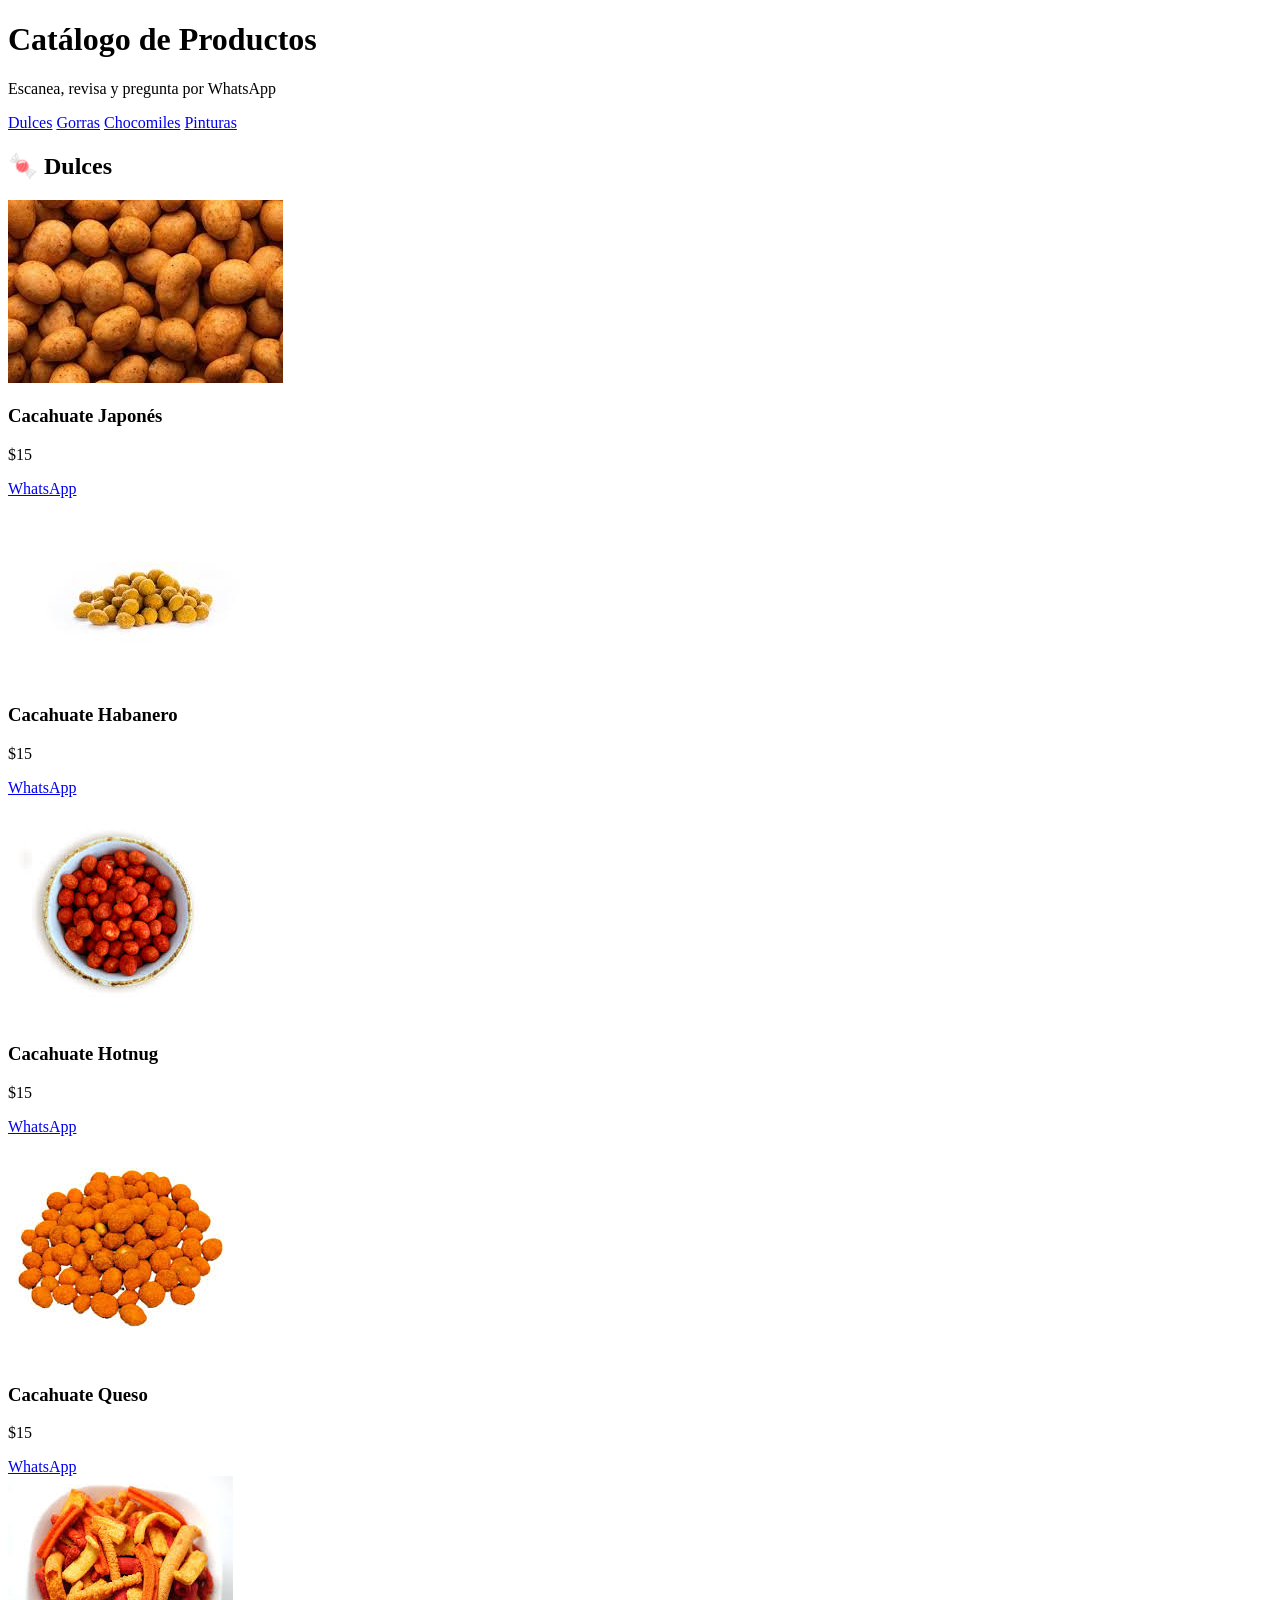
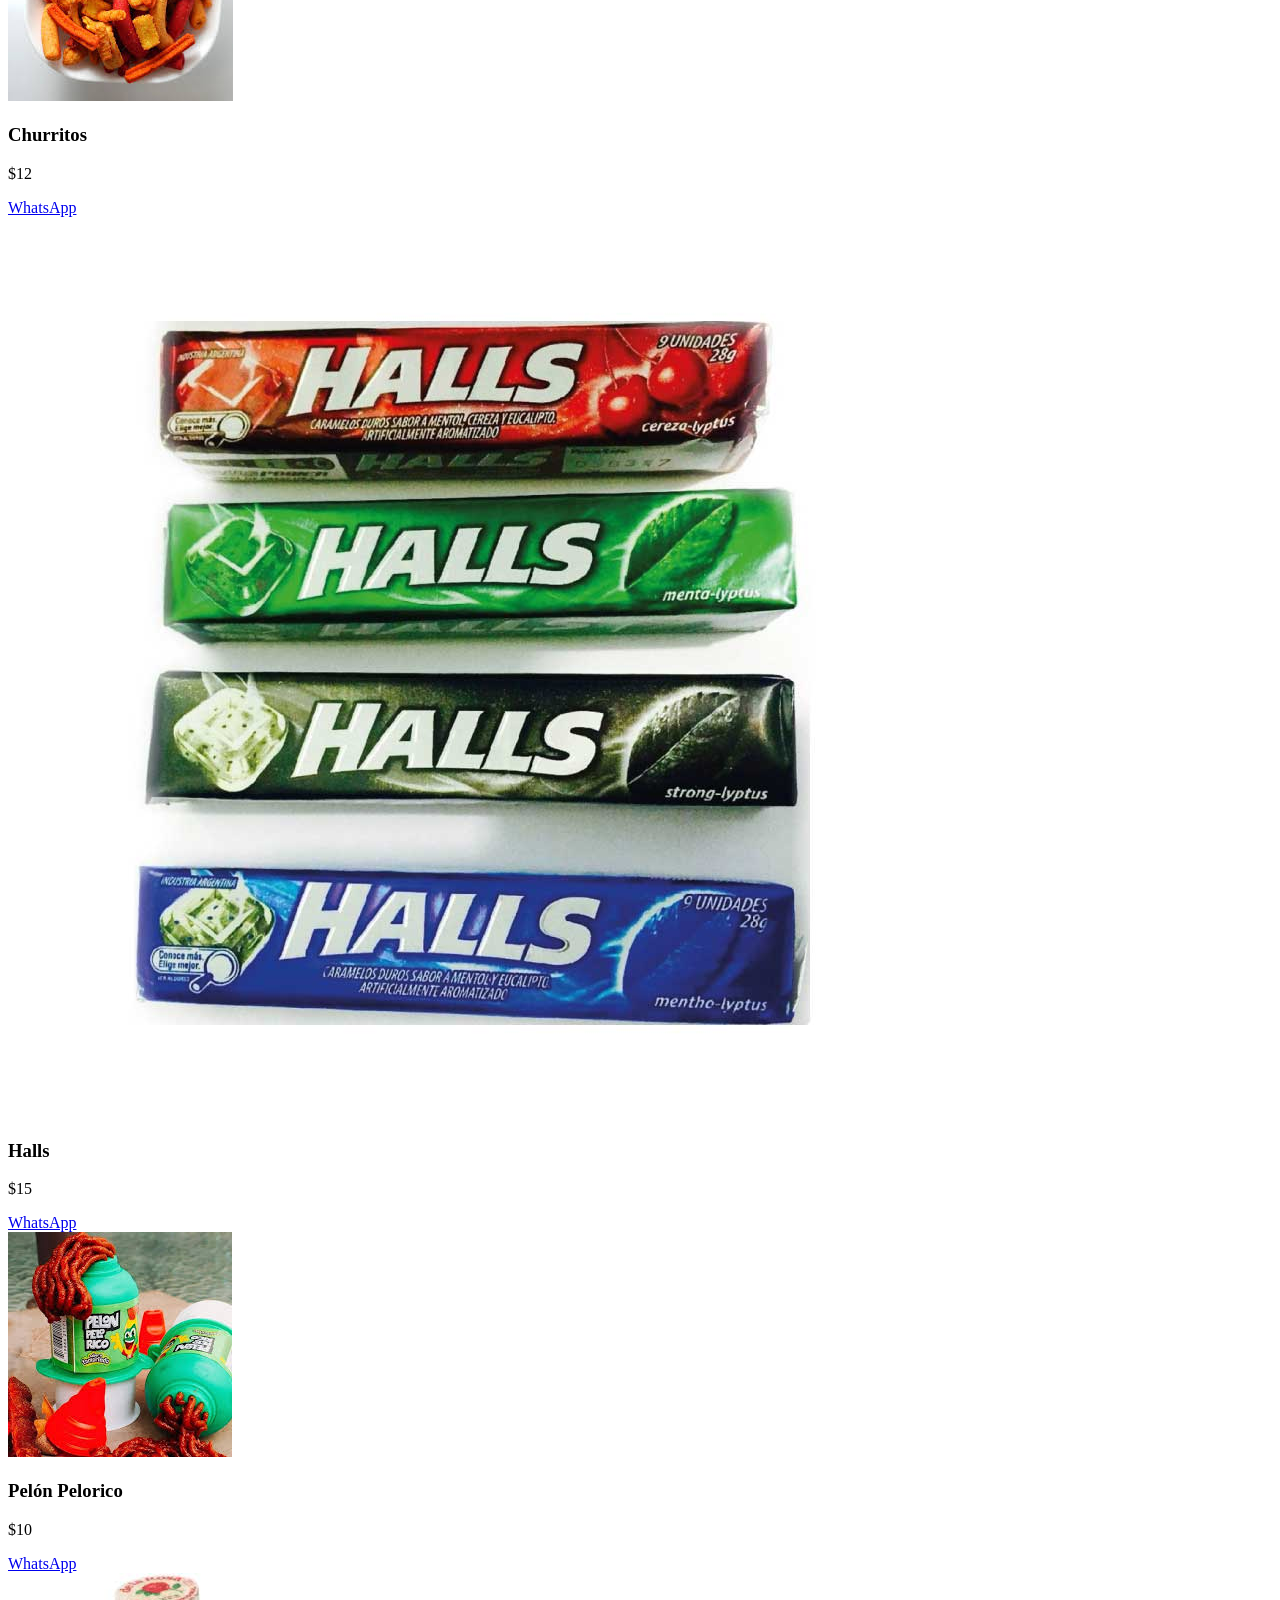
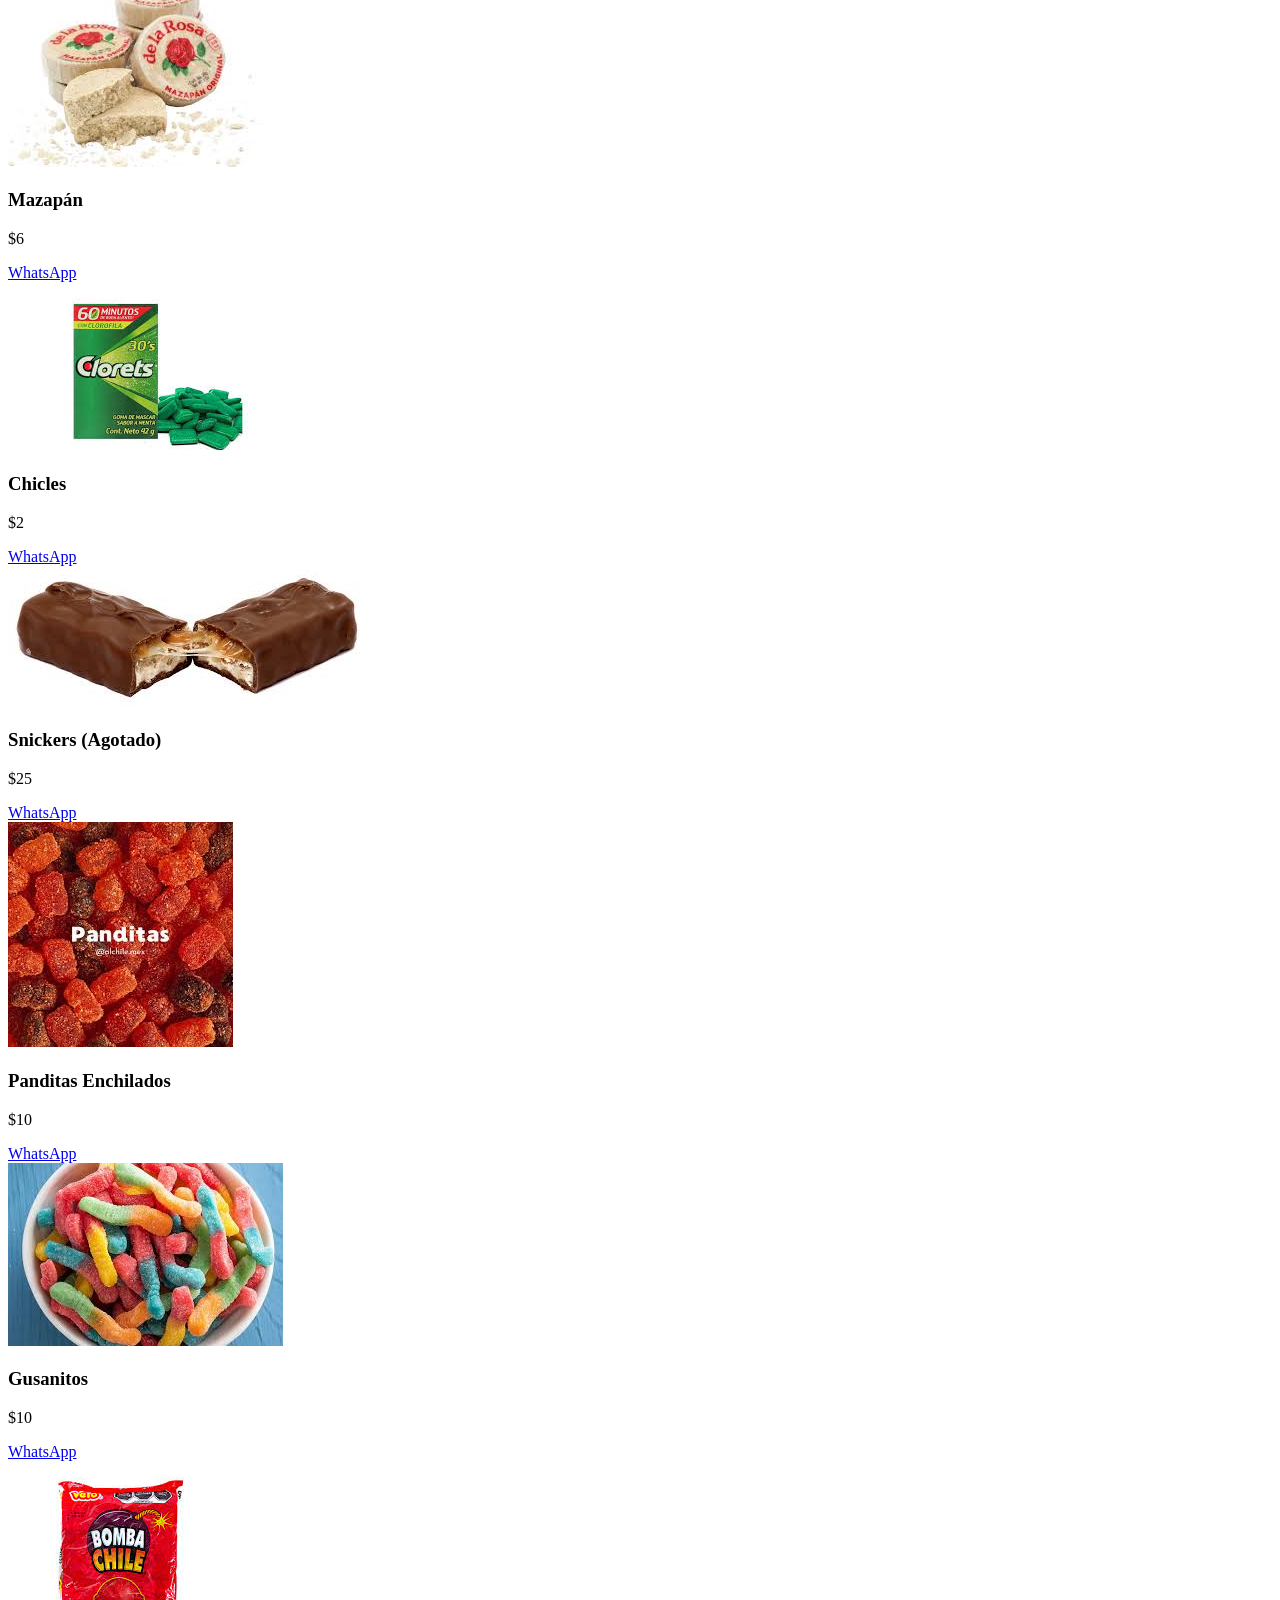
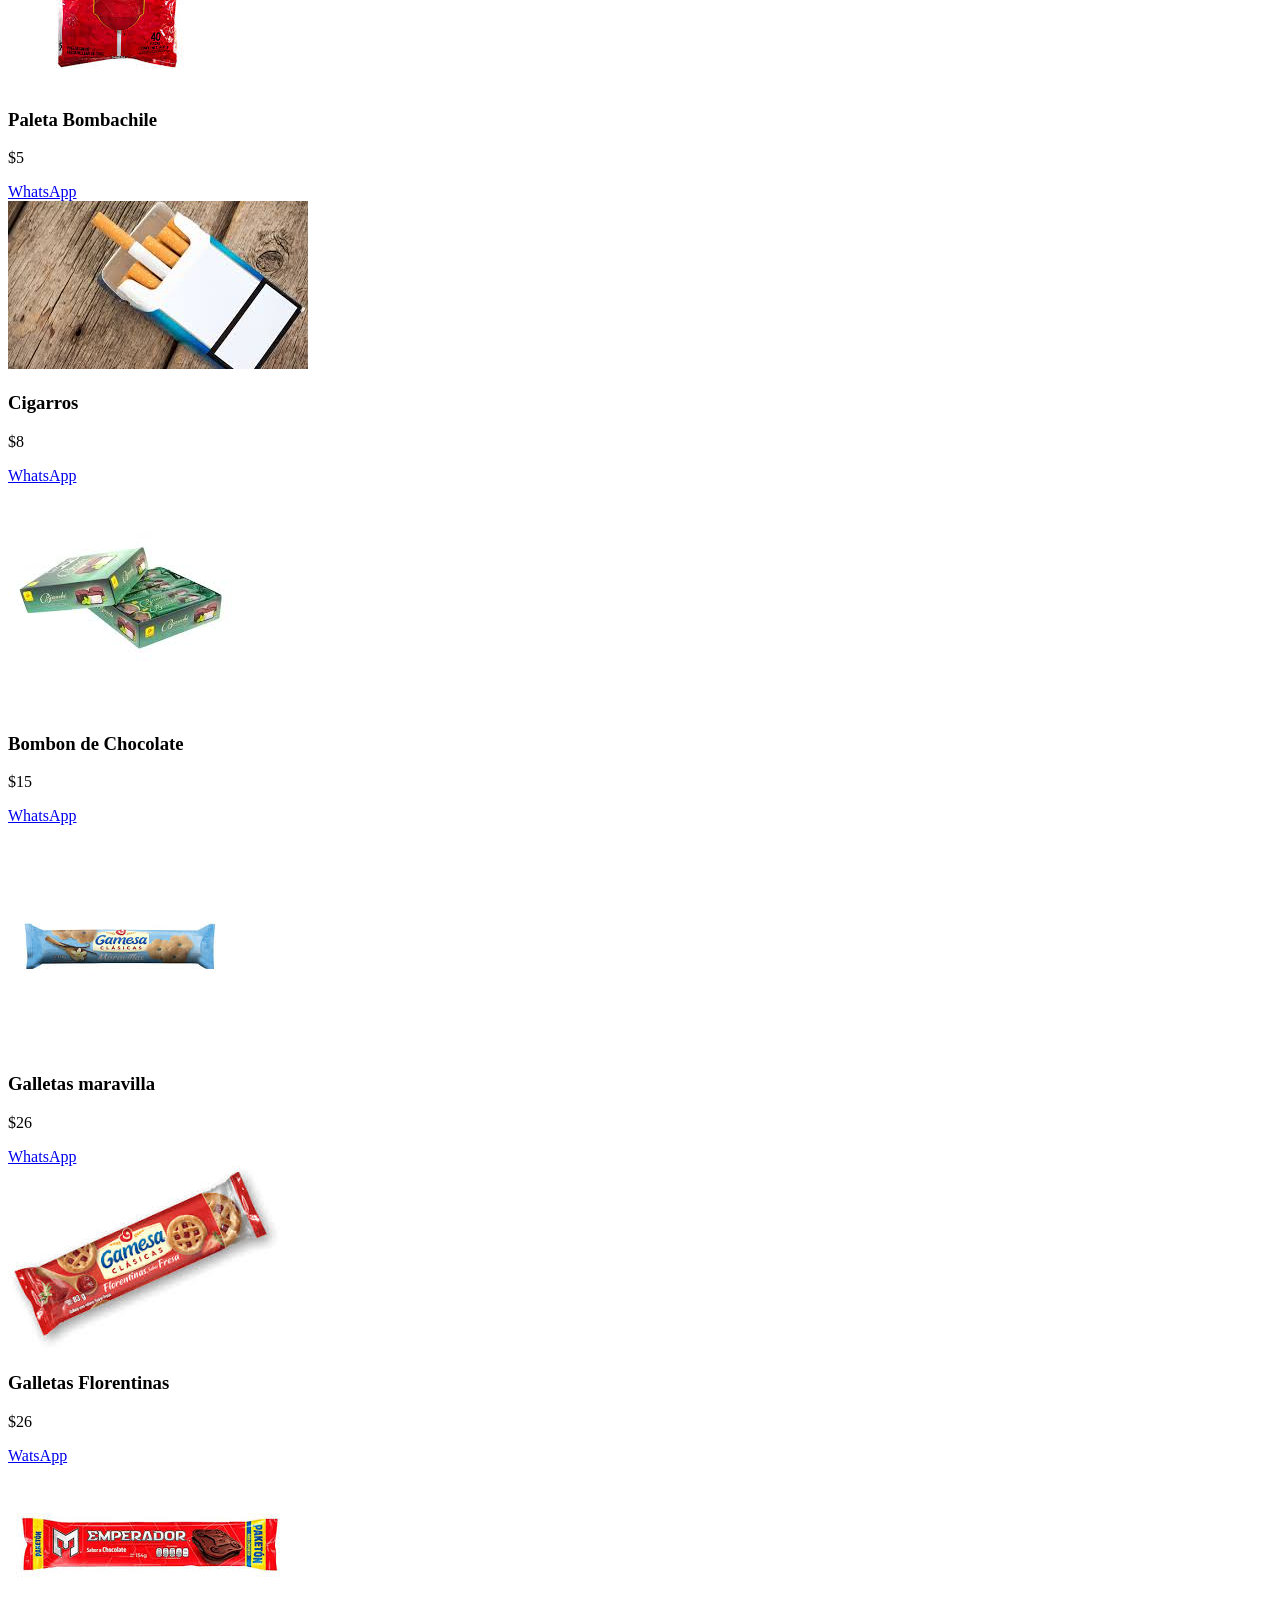
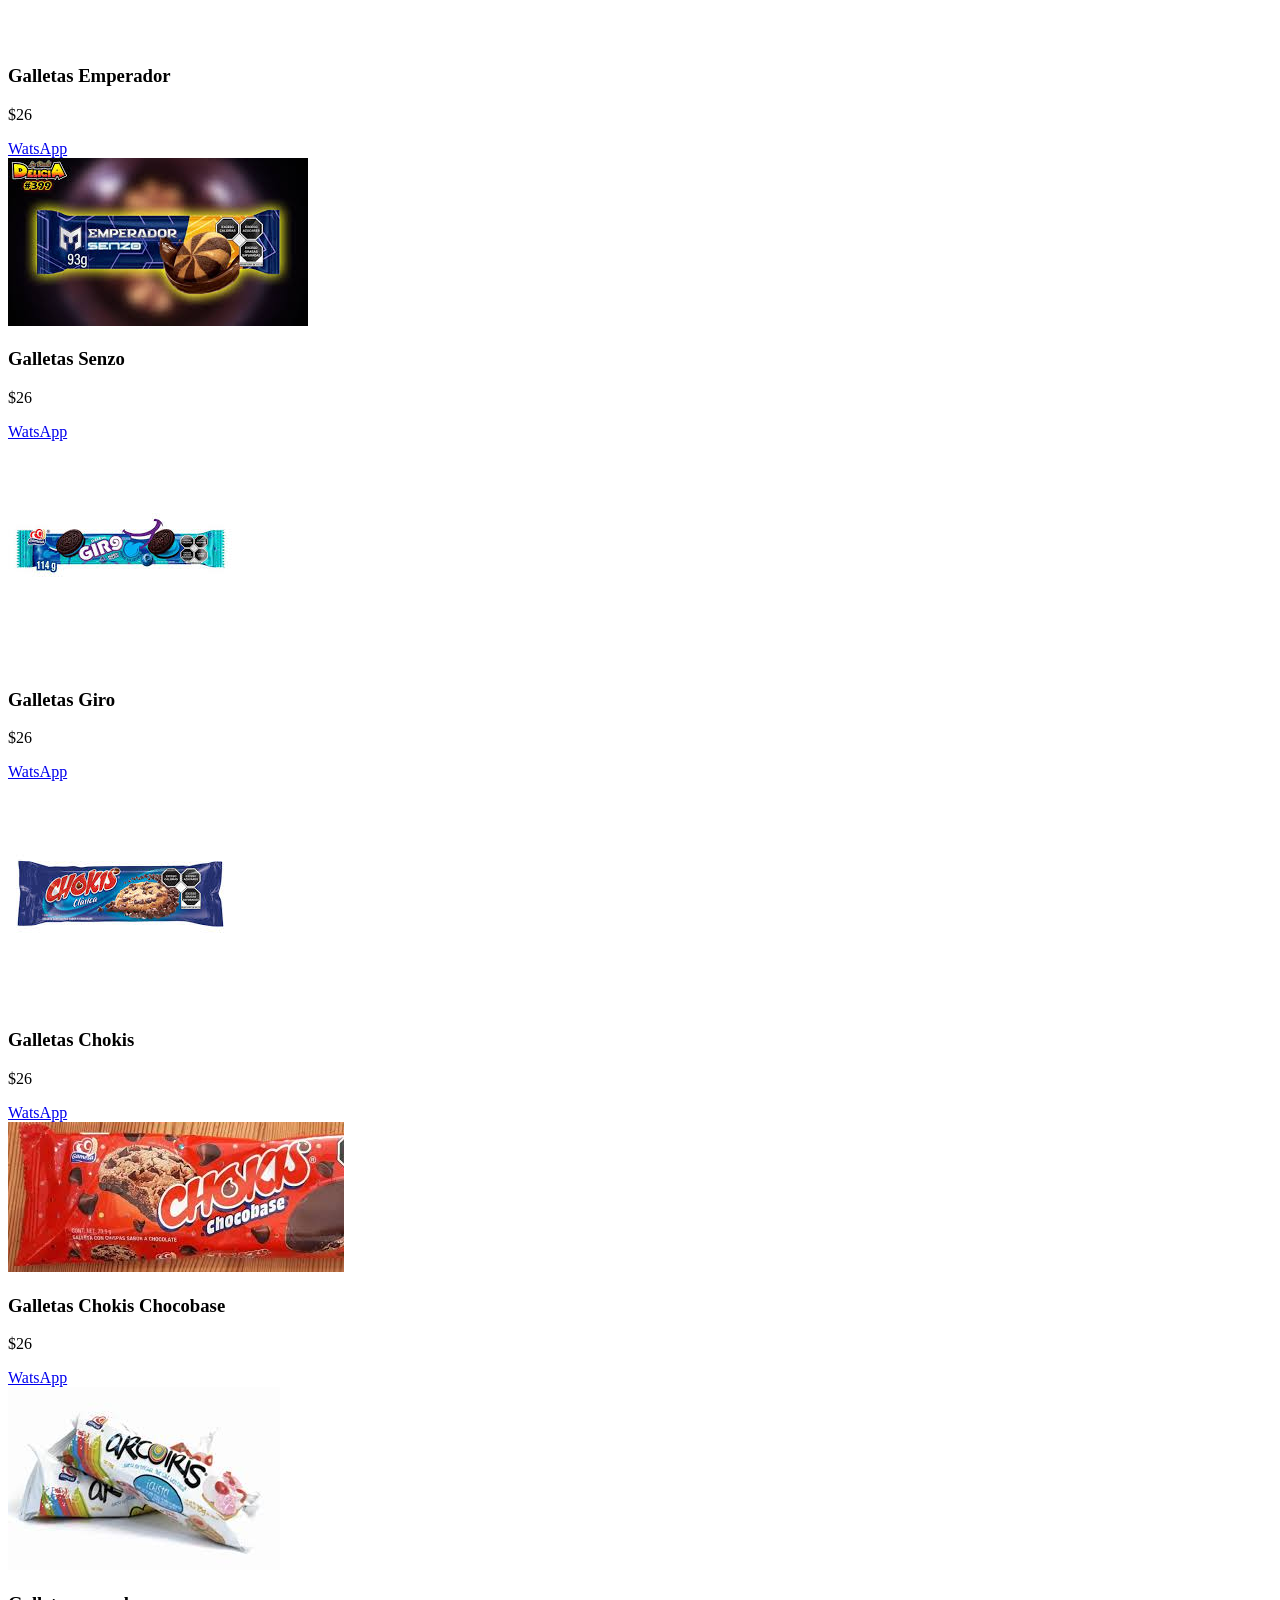
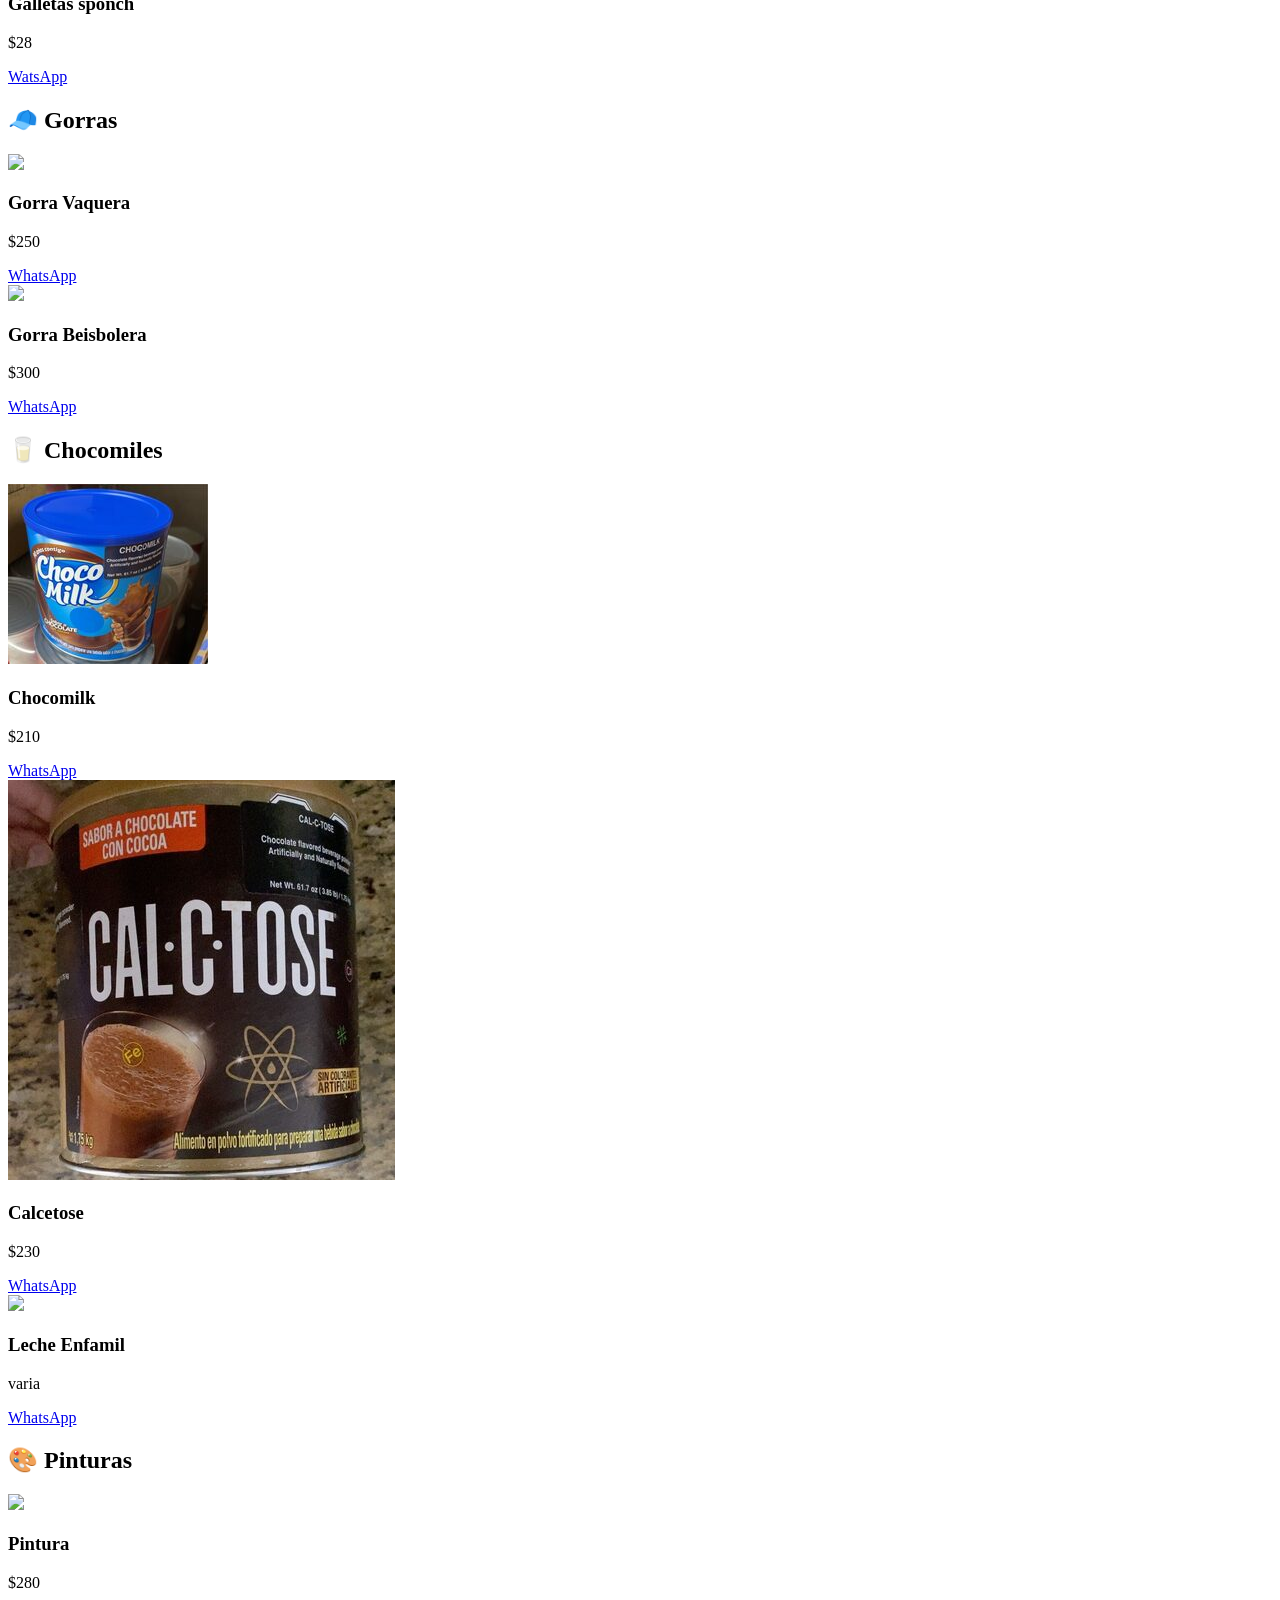
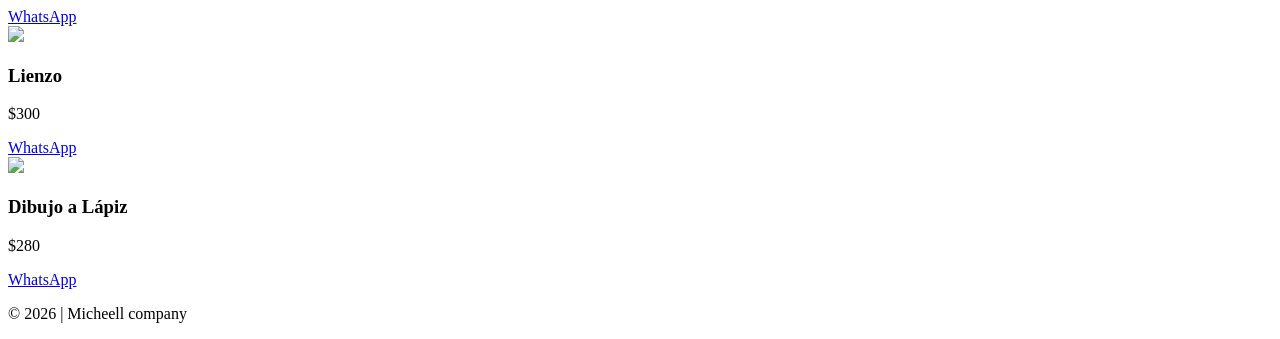
==== web-dulces/index.html @ 504afe6f "feat: importar pagina web actual de dulces" ====
<!DOCTYPE html>
<html lang="es">
<head>
    <meta charset="UTF-8">
    <meta name="viewport" content="width=device-width, initial-scale=1.0">
    <title>Catálogo</title>
    <link rel="stylesheet" href="estilos.css">
</head>
<body>

<header>
    <h1>Catálogo de Productos</h1>
    <p>Escanea, revisa y pregunta por WhatsApp</p>
</header>

<nav>
    <a href="#dulces">Dulces</a>
    <a href="#gorras">Gorras</a>
    <a href="#chocomiles">Chocomiles</a>
    <a href="#pinturas">Pinturas</a>
</nav>

<!-- DULCES -->
<section id="dulces">
<h2>🍬 Dulces</h2>
<div class="contenedor">

<div class="producto"><img src="img/dulces/cacahuate-japones.jpg"><h3>Cacahuate Japonés</h3><p class="precio">$15</p><a href="https://wa.me/526393160403?text=Hola,%20me%20interesa%20el%20cachuate%20japones%20disponibilidad">WhatsApp</a></div>
<div class="producto"><img src="img/dulces/cacahuate-habanero.jpg"><h3>Cacahuate Habanero</h3><p class="precio">$15</p><a href="https://wa.me/526393160403?text=Hola,%20me%20interesa%20el%20cacahuate%20habanero%20disponibilidad">WhatsApp</a></div>
<div class="producto"><img src="img/dulces/cacahuate-hotnug.jpg"><h3>Cacahuate Hotnug</h3><p class="precio">$15</p><a href="https://wa.me/526393160403?text=Hola,%20me%20interesa%20el%20cacahuate%20hotnug%20disponibilidad">WhatsApp</a></div>
<div class="producto"><img src="img/dulces/cacahuate-queso.jpg"><h3>Cacahuate Queso</h3><p class="precio">$15</p><a href="https://wa.me/526393160403?text=Hola,%20me%20interesa%20el%20cacahua%20queso%20disponibilidad">WhatsApp</a></div>

<div class="producto"><img src="img/dulces/churritos.jpg"><h3>Churritos</h3><p class="precio">$12</p><a href="https://wa.me/526393160403?text=Hola,%20me%20interesan%20los%20churritos%20disponibilidad">WhatsApp</a></div>
<div class="producto"><img src="img/dulces/halls.jpg"><h3>Halls</h3><p class="precio">$15</p><a href="https://wa.me/526393160403?text=Hola,%20me%20interesan%20las%20Halls%20disponibilidad">WhatsApp</a></div>
<div class="producto"><img src="img/dulces/pelon-pelorico.jpg"><h3>Pelón Pelorico</h3><p class="precio">$10</p><a href="https://wa.me/526393160403?text=Hola,%20me%20interesa%20un%20pelon%20pelorico%20disponibilidad">WhatsApp</a></div>
<div class="producto"><img src="img/dulces/mazapan.jpg"><h3>Mazapán</h3><p class="precio">$6</p><a href="https://wa.me/526393160403?text=Hola,%20me%20interesa%20un%20mazapan%20disponibilidad">WhatsApp</a></div>
<div class="producto"><img src="img/dulces/chicles.jpg"><h3>Chicles</h3><p class="precio">$2</p><a href="https://wa.me/526393160403?text=Hola,%20me%20interesan%20unos%20chicles%20disponibilidad">WhatsApp</a></div>
<div class="producto"><img src="img/dulces/snickers.jpg"><h3>Snickers (Agotado)</h3><p class="precio">$25</p><a href="https://wa.me/526393160403?text=Hola,%20me%20interesa%20un%20Snicker%20disponibilidad">WhatsApp</a></div>
<div class="producto"><img src="img/dulces/panditas-enchilados.jpg"><h3>Panditas Enchilados</h3><p class="precio">$10</p><a href="https://wa.me/526393160403?text=Hola,%20me%20interesan%20unos%20panditas%20disponibilidad">WhatsApp</a></div>
<div class="producto"><img src="img/dulces/gusanitos.jpg"><h3>Gusanitos</h3><p class="precio">$10</p><a href="https://wa.me/526393160403?text=Hola,%20me%20interesan%20unos%20gusanitos%20disponibilidad">WhatsApp</a></div>
<div class="producto"><img src="img/dulces/bombachile.jpg"><h3>Paleta Bombachile</h3><p class="precio">$5</p><a href="https://wa.me/526393160403?text=Hola,%20me%20interesa%20una%20paleta%20disponibilidad">WhatsApp</a></div>
<div class="producto"><img src="img/dulces/cigarros.jpg"><h3>Cigarros</h3><p class="precio">$8</p><a href="https://wa.me/526393160403?text=Hola,%20me%20interesa%20un%20cigarro%20disponibilidad">WhatsApp</a></div>
<div class="producto"><img src="img/dulces/bombon.jpg"><h3>Bombon de Chocolate</h3><p class="precio">$15</p><a href="https://wa.me/526393160403?text=Hola,%20me%20interesan%20unos%20bombones%20disponibilidad">WhatsApp</a></div>
<div class="producto"><img src="img/dulces/maravillas.jpg"><h3>Galletas maravilla</h3><p class="precio">$26</p><a href="https://wa.me/526393160403?text=Hola,%20me%20interesan%20unas%20maravillas%20disponibilidad">WhatsApp</a></div>
<div class="producto"><img src="img/dulces/florentinas.jpg"><h3>Galletas Florentinas</h3><p class="precio">$26</p><a href="https://wa.me/526393160403?text=Hola,%20me%20interesan%20unas%20florentinas%20disponibilidad">WatsApp</a></div>
<div class="producto"><img src="img/dulces/emperador.jpg"><h3>Galletas Emperador</h3><p class="precio">$26</p><a href="https://wa.me/526393160403?text=Hola,%20me%20interesan%20unas%20galletas%20emperador%20disponibilidad">WatsApp</a></div>
<div class="producto"><img src="img/dulces/senzo.jpg"><h3>Galletas Senzo</h3><p class="precio">$26</p><a href="https://wa.me/526393160403?text=Hola,%20me%20interesan%20unas%20galletas%20senzo%20disponibilida">WatsApp</a></div>
<div class="producto"><img src="img/dulces/giro.jpg"><h3>Galletas Giro</h3><p class="precio">$26</p><a href="https://wa.me/526393160403?text=Hola,%20me%20interesan%20unas%20galletas%20giro%20disponibilidad">WatsApp</a></div>
<div class="producto"><img src="img/dulces/chokis.jpg"><h3>Galletas Chokis</h3><p class="precio">$26</p><a href="https://wa.me/526393160403?text=Hola,%20me%20interesan%20unas%20galletas%20chokis%20disponibilidad">WatsApp</a></div>
<div class="producto"><img src="img/dulces/chocobase.jpg"><h3>Galletas Chokis Chocobase</h3><p class="precio">$26</p><a href="https://wa.me/526393160403?text=Hola,%20meinteresan%20unas%20galletas%20chokis%20chocobase%20disponibilidad">WatsApp</a></div>
<div class="producto"><img src="img/dulces/gbombon.jpg"><h3>Galletas sponch</h3><p class="precio">$28</p><a href="https://wa.me/526393160403?text=Hola,%20me%20interesan%20unas%20galletas%20sponch%20disponibilidad">WatsApp</a></div>

</div>
</section>

<!-- GORRAS -->
<section id="gorras">
<h2>🧢 Gorras</h2>
<div class="contenedor">
<div class="producto"><img src="img/gorras/gorra-vaquera.jpg"><h3>Gorra Vaquera</h3><p class="precio">$250</p><a href="https://wa.me/526393160403?text=Hola,%20me%20interesa%20una%20gorra%20vaquera%20disponibilidad">WhatsApp</a></div>
<div class="producto"><img src="img/gorras/gorra-beisbolera.jpg"><h3>Gorra Beisbolera</h3><p class="precio">$300</p><a href="https://wa.me/526393160403?text=Hola,%20me%20interesa%20una%20gorra%20de%20beisbol%20disponibilidad">WhatsApp</a></div>
</div>
</section>

<!-- CHOCOMILES -->
<section id="chocomiles">
<h2>🥛 Chocomiles</h2>
<div class="contenedor">
<div class="producto"><img src="img/chocomiles/chocomilk.jpg"><h3>Chocomilk</h3><p class="precio">$210</p><a href="https://wa.me/526393160403?text=Hola,%20me%20interesa%20un%20chocomilk%20disponibilidad">WhatsApp</a></div>
<div class="producto"><img src="img/chocomiles/calcetose.jpg"><h3>Calcetose</h3><p class="precio">$230</p><a href="https://wa.me/526393160403?text=Hola,%20me%20interesa%20un%20calcetose%20disponibilidad">WhatsApp</a></div>
<div class="producto"><img src="img/chocomiles/enfamil.jpg"><h3>Leche Enfamil</h3><p class="precio">varia</p><a href="https://wa.me/526393160403?text=Hola,%20me%20interesa%20una%20leche%20disponibilidad">WhatsApp</a></div>
</div>
</section>

<!-- PINTURAS -->
<section id="pinturas">
<h2>🎨 Pinturas</h2>
<div class="contenedor">
<div class="producto"><img src="img/pinturas/pintura.jpg"><h3>Pintura</h3><p class="precio">$280</p><a href="https://wa.me/526393160403?text=Hola,%20me%20interesa%20una%20pintura%20disponibilidad">WhatsApp</a></div>
<div class="producto"><img src="img/pinturas/lienzo.jpg"><h3>Lienzo</h3><p class="precio">$300</p><a href="https://wa.me/526393160403?text=Hola,%20me%20interesa%20un%20lienzo%20disponibilidad">WhatsApp</a></div>
<div class="producto"><img src="img/pinturas/lapiz.jpg"><h3>Dibujo a Lápiz</h3><p class="precio">$280</p><a href="https://wa.me/526393160403?text=Hola,%20me%20interesa%20un%20dibujo%20disponibilidad">WhatsApp</a></div>
</div>
</section>

<footer>
<p>© 2026 | Micheell company</p>
</footer>

</body>
</html>
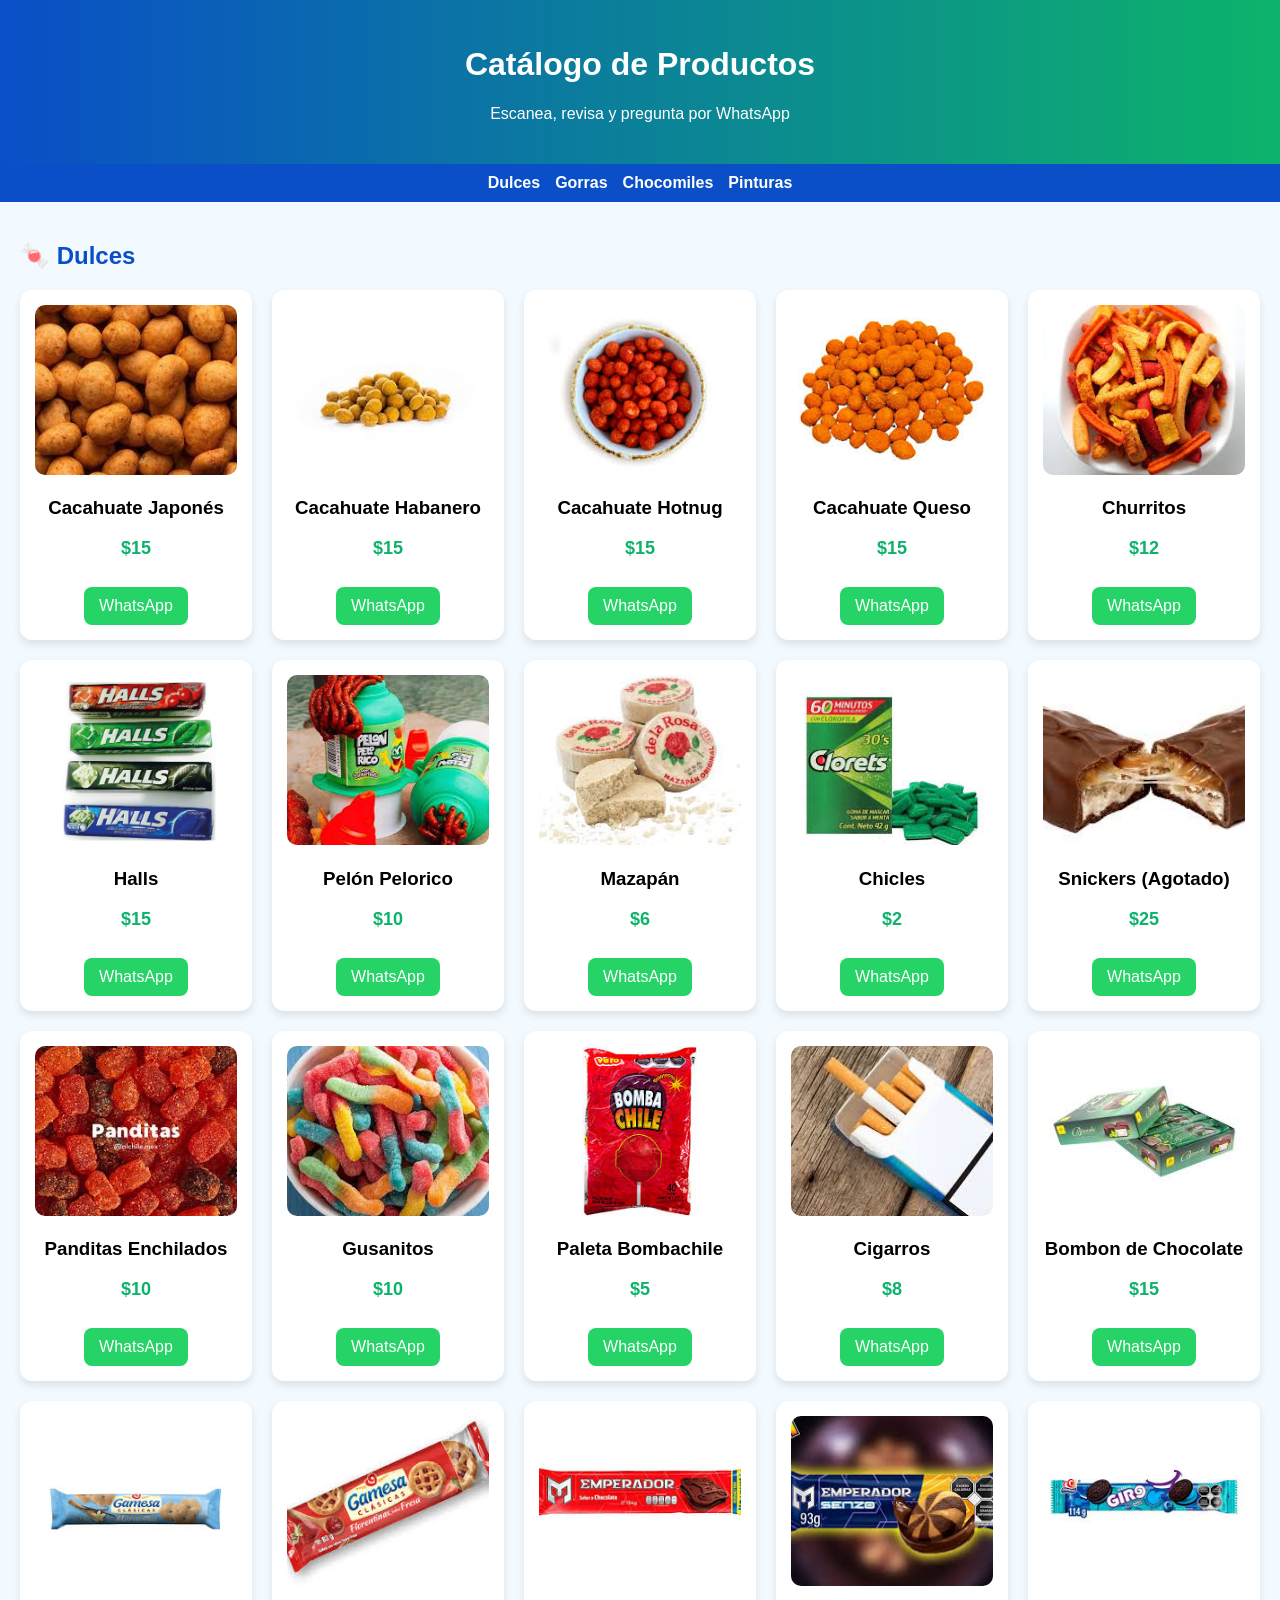
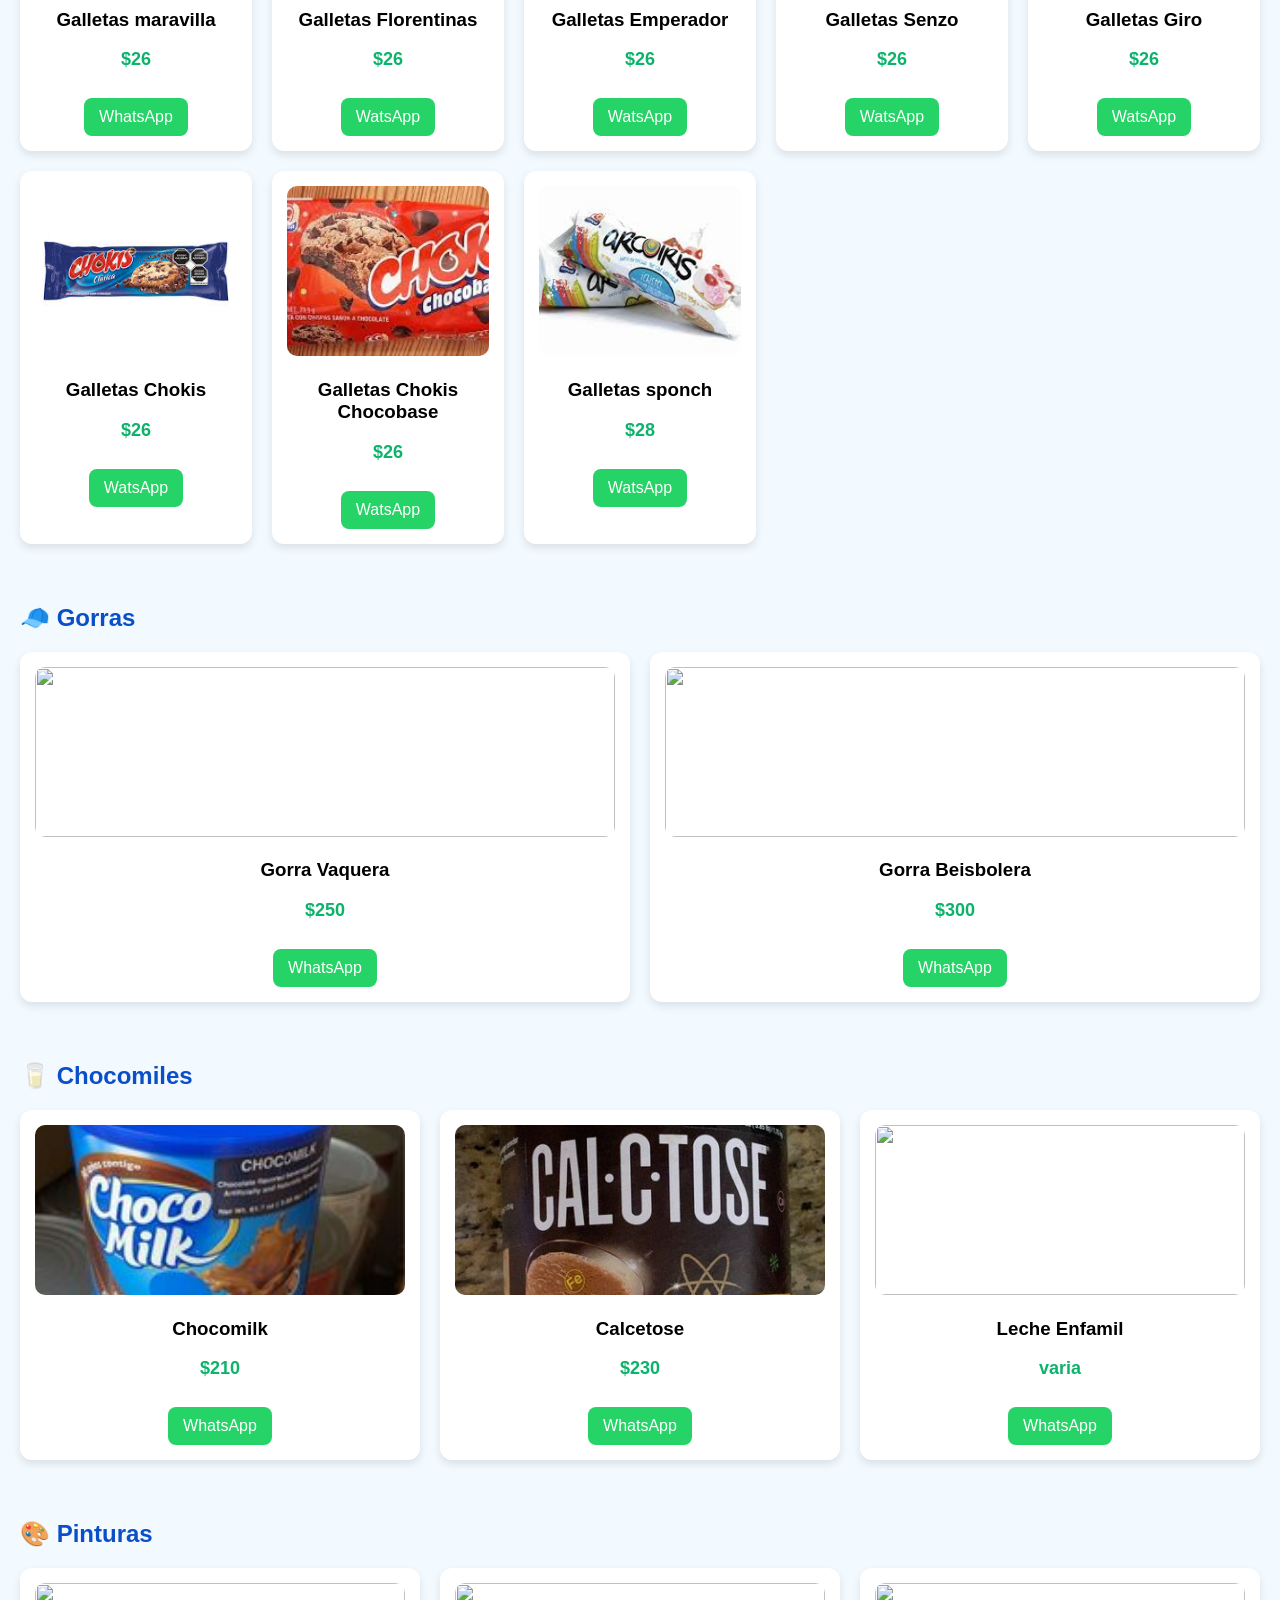
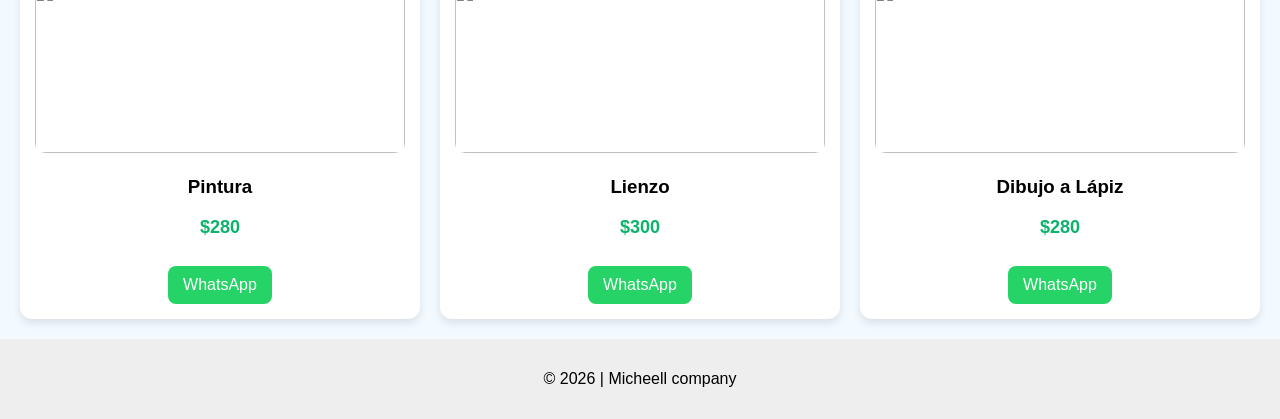
==== commit 2020ebfe: "fix: corregir rutas y textos de la pagina web" ====
--- a/web-dulces/index.html
+++ b/web-dulces/index.html
@@ -4,7 +4,7 @@
     <meta charset="UTF-8">
     <meta name="viewport" content="width=device-width, initial-scale=1.0">
     <title>Catálogo</title>
-    <link rel="stylesheet" href="estilos.css">
+    <link rel="stylesheet" href="css/estilos.css">
 </head>
 <body>
 
--- a/web-dulces/css/estilos.css
+++ b/web-dulces/css/estilos.css
@@ -0,0 +1,78 @@
+body {
+    margin: 0;
+    font-family: Arial, sans-serif;
+    background: #f2f9ff;
+}
+
+header {
+    background: linear-gradient(90deg, #0a4fc7, #0db36b);
+    color: white;
+    text-align: center;
+    padding: 25px;
+}
+
+nav {
+    display: flex;
+    justify-content: center;
+    gap: 15px;
+    background: #0a4fc7;
+    padding: 10px;
+}
+
+nav a {
+    color: white;
+    text-decoration: none;
+    font-weight: bold;
+}
+
+section {
+    padding: 20px;
+}
+
+h2 {
+    color: #0a4fc7;
+}
+
+.contenedor {
+    display: grid;
+    grid-template-columns: repeat(auto-fit, minmax(220px, 1fr));
+    gap: 20px;
+}
+
+.producto {
+    background: white;
+    border-radius: 12px;
+    padding: 15px;
+    text-align: center;
+    box-shadow: 0 4px 8px rgba(0,0,0,0.1);
+}
+
+.producto img {
+    width: 100%;
+    height: 170px;
+    object-fit: cover;
+    border-radius: 10px;
+}
+
+.precio {
+    color: #0db36b;
+    font-weight: bold;
+    font-size: 18px;
+}
+
+.producto a {
+    display: inline-block;
+    margin-top: 10px;
+    background: #25D366;
+    color: white;
+    padding: 10px 15px;
+    border-radius: 8px;
+    text-decoration: none;
+}
+
+footer {
+    text-align: center;
+    padding: 15px;
+    background: #eee;
+}
+
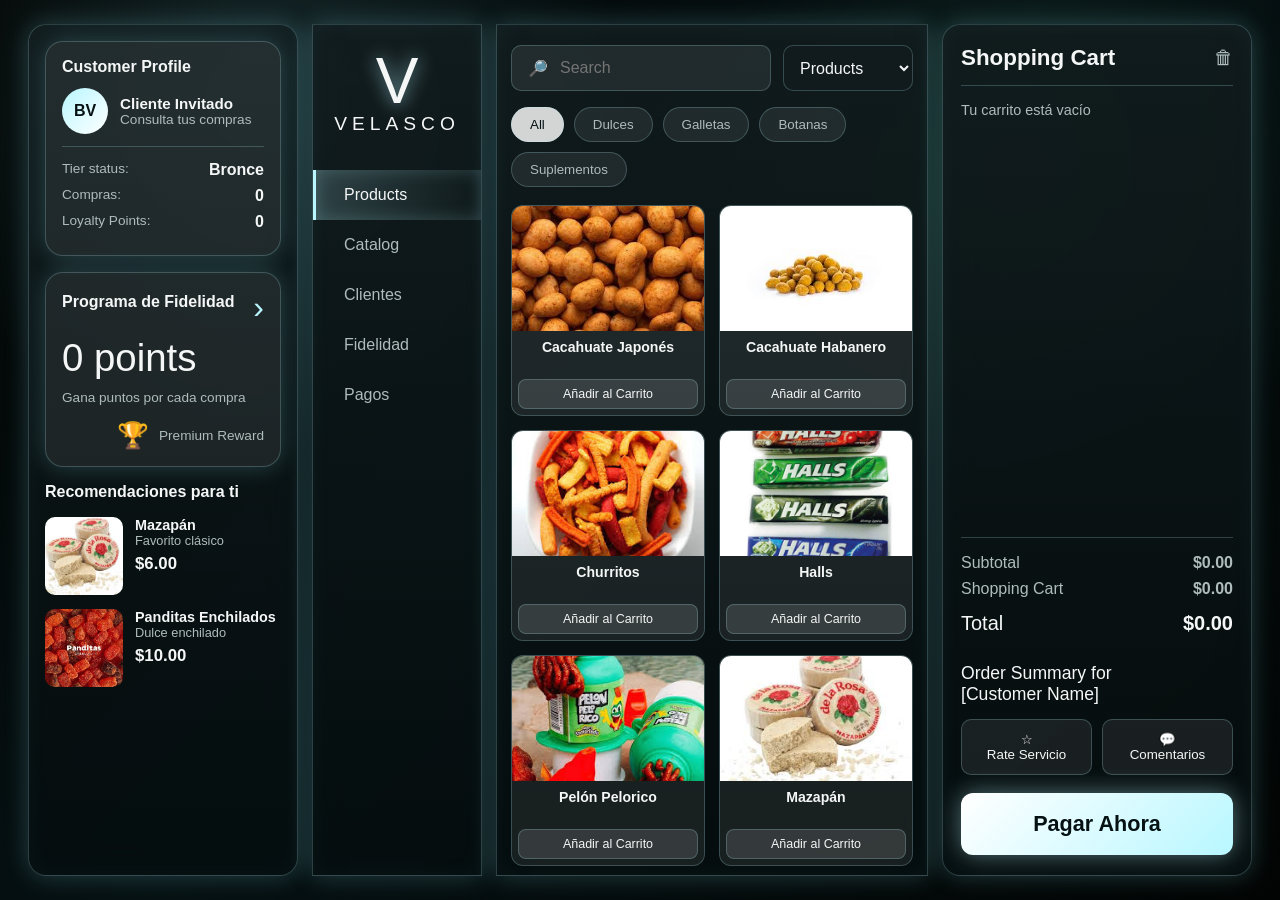
==== commit 3c4b4925: "style: aplicar diseno dashboard oscuro a pagina web" ====
--- a/web-dulces/index.html
+++ b/web-dulces/index.html
@@ -3,89 +3,271 @@
 <head>
     <meta charset="UTF-8">
     <meta name="viewport" content="width=device-width, initial-scale=1.0">
-    <title>Catálogo</title>
+    <title>Velasco Dulces | Cash Control</title>
     <link rel="stylesheet" href="css/estilos.css">
 </head>
 <body>
 
-<header>
-    <h1>Catálogo de Productos</h1>
-    <p>Escanea, revisa y pregunta por WhatsApp</p>
-</header>
-
-<nav>
-    <a href="#dulces">Dulces</a>
-    <a href="#gorras">Gorras</a>
-    <a href="#chocomiles">Chocomiles</a>
-    <a href="#pinturas">Pinturas</a>
-</nav>
-
-<!-- DULCES -->
-<section id="dulces">
-<h2>🍬 Dulces</h2>
-<div class="contenedor">
-
-<div class="producto"><img src="img/dulces/cacahuate-japones.jpg"><h3>Cacahuate Japonés</h3><p class="precio">$15</p><a href="https://wa.me/526393160403?text=Hola,%20me%20interesa%20el%20cachuate%20japones%20disponibilidad">WhatsApp</a></div>
-<div class="producto"><img src="img/dulces/cacahuate-habanero.jpg"><h3>Cacahuate Habanero</h3><p class="precio">$15</p><a href="https://wa.me/526393160403?text=Hola,%20me%20interesa%20el%20cacahuate%20habanero%20disponibilidad">WhatsApp</a></div>
-<div class="producto"><img src="img/dulces/cacahuate-hotnug.jpg"><h3>Cacahuate Hotnug</h3><p class="precio">$15</p><a href="https://wa.me/526393160403?text=Hola,%20me%20interesa%20el%20cacahuate%20hotnug%20disponibilidad">WhatsApp</a></div>
-<div class="producto"><img src="img/dulces/cacahuate-queso.jpg"><h3>Cacahuate Queso</h3><p class="precio">$15</p><a href="https://wa.me/526393160403?text=Hola,%20me%20interesa%20el%20cacahua%20queso%20disponibilidad">WhatsApp</a></div>
-
-<div class="producto"><img src="img/dulces/churritos.jpg"><h3>Churritos</h3><p class="precio">$12</p><a href="https://wa.me/526393160403?text=Hola,%20me%20interesan%20los%20churritos%20disponibilidad">WhatsApp</a></div>
-<div class="producto"><img src="img/dulces/halls.jpg"><h3>Halls</h3><p class="precio">$15</p><a href="https://wa.me/526393160403?text=Hola,%20me%20interesan%20las%20Halls%20disponibilidad">WhatsApp</a></div>
-<div class="producto"><img src="img/dulces/pelon-pelorico.jpg"><h3>Pelón Pelorico</h3><p class="precio">$10</p><a href="https://wa.me/526393160403?text=Hola,%20me%20interesa%20un%20pelon%20pelorico%20disponibilidad">WhatsApp</a></div>
-<div class="producto"><img src="img/dulces/mazapan.jpg"><h3>Mazapán</h3><p class="precio">$6</p><a href="https://wa.me/526393160403?text=Hola,%20me%20interesa%20un%20mazapan%20disponibilidad">WhatsApp</a></div>
-<div class="producto"><img src="img/dulces/chicles.jpg"><h3>Chicles</h3><p class="precio">$2</p><a href="https://wa.me/526393160403?text=Hola,%20me%20interesan%20unos%20chicles%20disponibilidad">WhatsApp</a></div>
-<div class="producto"><img src="img/dulces/snickers.jpg"><h3>Snickers (Agotado)</h3><p class="precio">$25</p><a href="https://wa.me/526393160403?text=Hola,%20me%20interesa%20un%20Snicker%20disponibilidad">WhatsApp</a></div>
-<div class="producto"><img src="img/dulces/panditas-enchilados.jpg"><h3>Panditas Enchilados</h3><p class="precio">$10</p><a href="https://wa.me/526393160403?text=Hola,%20me%20interesan%20unos%20panditas%20disponibilidad">WhatsApp</a></div>
-<div class="producto"><img src="img/dulces/gusanitos.jpg"><h3>Gusanitos</h3><p class="precio">$10</p><a href="https://wa.me/526393160403?text=Hola,%20me%20interesan%20unos%20gusanitos%20disponibilidad">WhatsApp</a></div>
-<div class="producto"><img src="img/dulces/bombachile.jpg"><h3>Paleta Bombachile</h3><p class="precio">$5</p><a href="https://wa.me/526393160403?text=Hola,%20me%20interesa%20una%20paleta%20disponibilidad">WhatsApp</a></div>
-<div class="producto"><img src="img/dulces/cigarros.jpg"><h3>Cigarros</h3><p class="precio">$8</p><a href="https://wa.me/526393160403?text=Hola,%20me%20interesa%20un%20cigarro%20disponibilidad">WhatsApp</a></div>
-<div class="producto"><img src="img/dulces/bombon.jpg"><h3>Bombon de Chocolate</h3><p class="precio">$15</p><a href="https://wa.me/526393160403?text=Hola,%20me%20interesan%20unos%20bombones%20disponibilidad">WhatsApp</a></div>
-<div class="producto"><img src="img/dulces/maravillas.jpg"><h3>Galletas maravilla</h3><p class="precio">$26</p><a href="https://wa.me/526393160403?text=Hola,%20me%20interesan%20unas%20maravillas%20disponibilidad">WhatsApp</a></div>
-<div class="producto"><img src="img/dulces/florentinas.jpg"><h3>Galletas Florentinas</h3><p class="precio">$26</p><a href="https://wa.me/526393160403?text=Hola,%20me%20interesan%20unas%20florentinas%20disponibilidad">WatsApp</a></div>
-<div class="producto"><img src="img/dulces/emperador.jpg"><h3>Galletas Emperador</h3><p class="precio">$26</p><a href="https://wa.me/526393160403?text=Hola,%20me%20interesan%20unas%20galletas%20emperador%20disponibilidad">WatsApp</a></div>
-<div class="producto"><img src="img/dulces/senzo.jpg"><h3>Galletas Senzo</h3><p class="precio">$26</p><a href="https://wa.me/526393160403?text=Hola,%20me%20interesan%20unas%20galletas%20senzo%20disponibilida">WatsApp</a></div>
-<div class="producto"><img src="img/dulces/giro.jpg"><h3>Galletas Giro</h3><p class="precio">$26</p><a href="https://wa.me/526393160403?text=Hola,%20me%20interesan%20unas%20galletas%20giro%20disponibilidad">WatsApp</a></div>
-<div class="producto"><img src="img/dulces/chokis.jpg"><h3>Galletas Chokis</h3><p class="precio">$26</p><a href="https://wa.me/526393160403?text=Hola,%20me%20interesan%20unas%20galletas%20chokis%20disponibilidad">WatsApp</a></div>
-<div class="producto"><img src="img/dulces/chocobase.jpg"><h3>Galletas Chokis Chocobase</h3><p class="precio">$26</p><a href="https://wa.me/526393160403?text=Hola,%20meinteresan%20unas%20galletas%20chokis%20chocobase%20disponibilidad">WatsApp</a></div>
-<div class="producto"><img src="img/dulces/gbombon.jpg"><h3>Galletas sponch</h3><p class="precio">$28</p><a href="https://wa.me/526393160403?text=Hola,%20me%20interesan%20unas%20galletas%20sponch%20disponibilidad">WatsApp</a></div>
+<div class="app-layout">
+
+    <!-- PANEL IZQUIERDO -->
+    <aside class="panel-cliente">
+
+        <div class="card perfil-card">
+            <h2>Customer Profile</h2>
+            <div class="perfil-info">
+                <div class="avatar">BV</div>
+                <div>
+                    <h3>Cliente Invitado</h3>
+                    <p>Consulta tus compras</p>
+                </div>
+            </div>
+
+            <div class="perfil-datos">
+                <div>
+                    <span>Tier status:</span>
+                    <strong>Bronce</strong>
+                </div>
+                <div>
+                    <span>Compras:</span>
+                    <strong>0</strong>
+                </div>
+                <div>
+                    <span>Loyalty Points:</span>
+                    <strong id="loyaltyPoints">0</strong>
+                </div>
+            </div>
+        </div>
+
+        <div class="card fidelidad-card">
+            <div class="fidelidad-header">
+                <h2>Programa de Fidelidad</h2>
+                <span>›</span>
+            </div>
+            <h1 id="pointsView">0 points</h1>
+            <p>Gana puntos por cada compra</p>
+            <div class="recompensa">
+                <span>🏆</span>
+                <p>Premium Reward</p>
+            </div>
+        </div>
+
+        <div class="recomendaciones">
+            <h2>Recomendaciones para ti</h2>
+
+            <div class="mini-producto">
+                <img src="img/dulces/mazapan.jpg" alt="Mazapán">
+                <div>
+                    <h3>Mazapán</h3>
+                    <p>Favorito clásico</p>
+                    <strong>$6.00</strong>
+                </div>
+            </div>
+
+            <div class="mini-producto">
+                <img src="img/dulces/panditas-enchilados.jpg" alt="Panditas">
+                <div>
+                    <h3>Panditas Enchilados</h3>
+                    <p>Dulce enchilado</p>
+                    <strong>$10.00</strong>
+                </div>
+            </div>
+        </div>
+
+    </aside>
+
+    <!-- MENÚ LATERAL -->
+    <nav class="sidebar">
+        <div class="logo">
+            <div class="logo-icon">V</div>
+            <span>VELASCO</span>
+        </div>
+
+        <ul>
+            <li class="activo">Products</li>
+            <li>Catalog</li>
+            <li>Clientes</li>
+            <li>Fidelidad</li>
+            <li>Pagos</li>
+        </ul>
+    </nav>
+
+    <!-- CONTENIDO PRINCIPAL -->
+    <main class="contenido">
+
+        <div class="topbar">
+            <div class="buscador">
+                <span>🔎</span>
+                <input type="text" id="searchInput" placeholder="Search">
+            </div>
+
+            <select id="categoryFilter">
+                <option value="all">Products</option>
+                <option value="dulces">Dulces</option>
+                <option value="galletas">Galletas</option>
+                <option value="botanas">Botanas</option>
+                <option value="bebidas">Suplementos</option>
+            </select>
+        </div>
+
+        <div class="chips">
+            <button class="chip activo" data-category="all">All</button>
+            <button class="chip" data-category="dulces">Dulces</button>
+            <button class="chip" data-category="galletas">Galletas</button>
+            <button class="chip" data-category="botanas">Botanas</button>
+            <button class="chip" data-category="bebidas">Suplementos</button>
+        </div>
+
+        <section class="grid-productos" id="productGrid">
+
+            <article class="producto" data-name="Cacahuate Japonés" data-category="botanas" data-price="15">
+                <img src="img/dulces/cacahuate-japones.jpg" alt="Cacahuate Japonés">
+                <h3>Cacahuate Japonés</h3>
+                <button onclick="agregarCarrito('Cacahuate Japonés', 15)">Añadir al Carrito</button>
+            </article>
+
+            <article class="producto" data-name="Cacahuate Habanero" data-category="botanas" data-price="15">
+                <img src="img/dulces/cacahuate-habanero.jpg" alt="Cacahuate Habanero">
+                <h3>Cacahuate Habanero</h3>
+                <button onclick="agregarCarrito('Cacahuate Habanero', 15)">Añadir al Carrito</button>
+            </article>
+
+            <article class="producto" data-name="Churritos" data-category="botanas" data-price="12">
+                <img src="img/dulces/churritos.jpg" alt="Churritos">
+                <h3>Churritos</h3>
+                <button onclick="agregarCarrito('Churritos', 12)">Añadir al Carrito</button>
+            </article>
+
+            <article class="producto" data-name="Halls" data-category="dulces" data-price="15">
+                <img src="img/dulces/halls.jpg" alt="Halls">
+                <h3>Halls</h3>
+                <button onclick="agregarCarrito('Halls', 15)">Añadir al Carrito</button>
+            </article>
+
+            <article class="producto" data-name="Pelón Pelorico" data-category="dulces" data-price="10">
+                <img src="img/dulces/pelon-pelorico.jpg" alt="Pelón Pelorico">
+                <h3>Pelón Pelorico</h3>
+                <button onclick="agregarCarrito('Pelón Pelorico', 10)">Añadir al Carrito</button>
+            </article>
+
+            <article class="producto" data-name="Mazapán" data-category="dulces" data-price="6">
+                <img src="img/dulces/mazapan.jpg" alt="Mazapán">
+                <h3>Mazapán</h3>
+                <button onclick="agregarCarrito('Mazapán', 6)">Añadir al Carrito</button>
+            </article>
+
+            <article class="producto" data-name="Chicles" data-category="dulces" data-price="2">
+                <img src="img/dulces/chicles.jpg" alt="Chicles">
+                <h3>Chicles</h3>
+                <button onclick="agregarCarrito('Chicles', 2)">Añadir al Carrito</button>
+            </article>
+
+            <article class="producto" data-name="Panditas Enchilados" data-category="dulces" data-price="10">
+                <img src="img/dulces/panditas-enchilados.jpg" alt="Panditas Enchilados">
+                <h3>Panditas Enchilados</h3>
+                <button onclick="agregarCarrito('Panditas Enchilados', 10)">Añadir al Carrito</button>
+            </article>
+
+            <article class="producto" data-name="Gusanitos" data-category="dulces" data-price="10">
+                <img src="img/dulces/gusanitos.jpg" alt="Gusanitos">
+                <h3>Gusanitos</h3>
+                <button onclick="agregarCarrito('Gusanitos', 10)">Añadir al Carrito</button>
+            </article>
+
+            <article class="producto" data-name="Paleta Bombachile" data-category="dulces" data-price="5">
+                <img src="img/dulces/bombachile.jpg" alt="Paleta Bombachile">
+                <h3>Paleta Bombachile</h3>
+                <button onclick="agregarCarrito('Paleta Bombachile', 5)">Añadir al Carrito</button>
+            </article>
+
+            <article class="producto" data-name="Bombón de Chocolate" data-category="dulces" data-price="15">
+                <img src="img/dulces/bombon.jpg" alt="Bombón de Chocolate">
+                <h3>Bombón de Chocolate</h3>
+                <button onclick="agregarCarrito('Bombón de Chocolate', 15)">Añadir al Carrito</button>
+            </article>
+
+            <article class="producto" data-name="Galletas Maravilla" data-category="galletas" data-price="26">
+                <img src="img/dulces/maravillas.jpg" alt="Galletas Maravilla">
+                <h3>Galletas Maravilla</h3>
+                <button onclick="agregarCarrito('Galletas Maravilla', 26)">Añadir al Carrito</button>
+            </article>
+
+            <article class="producto" data-name="Galletas Florentinas" data-category="galletas" data-price="26">
+                <img src="img/dulces/florentinas.jpg" alt="Galletas Florentinas">
+                <h3>Galletas Florentinas</h3>
+                <button onclick="agregarCarrito('Galletas Florentinas', 26)">Añadir al Carrito</button>
+            </article>
+
+            <article class="producto" data-name="Galletas Emperador" data-category="galletas" data-price="26">
+                <img src="img/dulces/emperador.jpg" alt="Galletas Emperador">
+                <h3>Galletas Emperador</h3>
+                <button onclick="agregarCarrito('Galletas Emperador', 26)">Añadir al Carrito</button>
+            </article>
+
+            <article class="producto" data-name="Galletas Chokis" data-category="galletas" data-price="26">
+                <img src="img/dulces/chokis.jpg" alt="Galletas Chokis">
+                <h3>Galletas Chokis</h3>
+                <button onclick="agregarCarrito('Galletas Chokis', 26)">Añadir al Carrito</button>
+            </article>
+
+            <article class="producto" data-name="Chocomilk" data-category="bebidas" data-price="210">
+                <img src="img/chocomiles/chocomilk.jpg" alt="Chocomilk">
+                <h3>Chocomilk</h3>
+                <button onclick="agregarCarrito('Chocomilk', 210)">Añadir al Carrito</button>
+            </article>
+
+            <article class="producto" data-name="Calcetose" data-category="bebidas" data-price="230">
+                <img src="img/chocomiles/calcetose.jpg" alt="Calcetose">
+                <h3>Calcetose</h3>
+                <button onclick="agregarCarrito('Calcetose', 230)">Añadir al Carrito</button>
+            </article>
+
+        </section>
+
+    </main>
+
+    <!-- CARRITO DERECHO -->
+    <aside class="carrito-panel">
+
+        <div class="carrito-header">
+            <h2>Shopping Cart</h2>
+            <button onclick="vaciarCarrito()">🗑</button>
+        </div>
+
+        <div id="cartItems" class="cart-items">
+            <p class="carrito-vacio">Tu carrito está vacío</p>
+        </div>
+
+        <div class="resumen">
+            <div>
+                <span>Subtotal</span>
+                <strong id="subtotal">$0.00</strong>
+            </div>
+            <div>
+                <span>Shopping Cart</span>
+                <strong>$0.00</strong>
+            </div>
+            <div class="total">
+                <span>Total</span>
+                <strong id="total">$0.00</strong>
+            </div>
+        </div>
+
+        <div class="order-summary">
+            <h3>Order Summary for<br>[Customer Name]</h3>
+
+            <div class="acciones">
+                <button>☆<br>Rate Servicio</button>
+                <button>💬<br>Comentarios</button>
+            </div>
+
+            <button class="btn-pagar" onclick="enviarWhatsApp()">Pagar Ahora</button>
+        </div>
+
+    </aside>
 
 </div>
-</section>
-
-<!-- GORRAS -->
-<section id="gorras">
-<h2>🧢 Gorras</h2>
-<div class="contenedor">
-<div class="producto"><img src="img/gorras/gorra-vaquera.jpg"><h3>Gorra Vaquera</h3><p class="precio">$250</p><a href="https://wa.me/526393160403?text=Hola,%20me%20interesa%20una%20gorra%20vaquera%20disponibilidad">WhatsApp</a></div>
-<div class="producto"><img src="img/gorras/gorra-beisbolera.jpg"><h3>Gorra Beisbolera</h3><p class="precio">$300</p><a href="https://wa.me/526393160403?text=Hola,%20me%20interesa%20una%20gorra%20de%20beisbol%20disponibilidad">WhatsApp</a></div>
-</div>
-</section>
-
-<!-- CHOCOMILES -->
-<section id="chocomiles">
-<h2>🥛 Chocomiles</h2>
-<div class="contenedor">
-<div class="producto"><img src="img/chocomiles/chocomilk.jpg"><h3>Chocomilk</h3><p class="precio">$210</p><a href="https://wa.me/526393160403?text=Hola,%20me%20interesa%20un%20chocomilk%20disponibilidad">WhatsApp</a></div>
-<div class="producto"><img src="img/chocomiles/calcetose.jpg"><h3>Calcetose</h3><p class="precio">$230</p><a href="https://wa.me/526393160403?text=Hola,%20me%20interesa%20un%20calcetose%20disponibilidad">WhatsApp</a></div>
-<div class="producto"><img src="img/chocomiles/enfamil.jpg"><h3>Leche Enfamil</h3><p class="precio">varia</p><a href="https://wa.me/526393160403?text=Hola,%20me%20interesa%20una%20leche%20disponibilidad">WhatsApp</a></div>
-</div>
-</section>
-
-<!-- PINTURAS -->
-<section id="pinturas">
-<h2>🎨 Pinturas</h2>
-<div class="contenedor">
-<div class="producto"><img src="img/pinturas/pintura.jpg"><h3>Pintura</h3><p class="precio">$280</p><a href="https://wa.me/526393160403?text=Hola,%20me%20interesa%20una%20pintura%20disponibilidad">WhatsApp</a></div>
-<div class="producto"><img src="img/pinturas/lienzo.jpg"><h3>Lienzo</h3><p class="precio">$300</p><a href="https://wa.me/526393160403?text=Hola,%20me%20interesa%20un%20lienzo%20disponibilidad">WhatsApp</a></div>
-<div class="producto"><img src="img/pinturas/lapiz.jpg"><h3>Dibujo a Lápiz</h3><p class="precio">$280</p><a href="https://wa.me/526393160403?text=Hola,%20me%20interesa%20un%20dibujo%20disponibilidad">WhatsApp</a></div>
-</div>
-</section>
-
-<footer>
-<p>© 2026 | Micheell company</p>
-</footer>
-
+
+<script src="js/app.js"></script>
 </body>
-</html>
-
+</html>
--- a/web-dulces/css/estilos.css
+++ b/web-dulces/css/estilos.css
@@ -1,78 +1,504 @@
+:root {
+    --bg-main: #040909;
+    --bg-panel: rgba(18, 28, 30, 0.78);
+    --bg-card: rgba(255, 255, 255, 0.08);
+    --bg-card-hover: rgba(255, 255, 255, 0.14);
+    --border-soft: rgba(180, 245, 255, 0.22);
+    --border-glow: rgba(142, 240, 255, 0.65);
+    --text-main: #f5f7f7;
+    --text-muted: #aebcbc;
+    --accent: #b8f7ff;
+    --accent-green: #7cffb0;
+    --danger: #ff6b6b;
+    --shadow-glow: 0 0 24px rgba(147, 240, 255, 0.22);
+    --radius-lg: 18px;
+    --radius-md: 12px;
+}
+
+* {
+    margin: 0;
+    padding: 0;
+    box-sizing: border-box;
+}
+
 body {
-    margin: 0;
-    font-family: Arial, sans-serif;
-    background: #f2f9ff;
-}
-
-header {
-    background: linear-gradient(90deg, #0a4fc7, #0db36b);
-    color: white;
+    min-height: 100vh;
+    background:
+        radial-gradient(circle at 20% 10%, rgba(138, 237, 255, 0.14), transparent 28%),
+        radial-gradient(circle at 80% 20%, rgba(124, 255, 176, 0.08), transparent 26%),
+        linear-gradient(135deg, #020403, #061113 48%, #020403);
+    font-family: Arial, Helvetica, sans-serif;
+    color: var(--text-main);
+    overflow: hidden;
+}
+
+.app-layout {
+    width: 100vw;
+    height: 100vh;
+    padding: 24px 28px;
+    display: grid;
+    grid-template-columns: 270px 170px minmax(420px, 1fr) 310px;
+    gap: 14px;
+}
+
+/* Paneles base */
+.panel-cliente,
+.sidebar,
+.contenido,
+.carrito-panel {
+    background: linear-gradient(180deg, rgba(18, 28, 30, 0.85), rgba(5, 13, 14, 0.88));
+    border: 1px solid var(--border-soft);
+    box-shadow: inset 0 0 24px rgba(143, 242, 255, 0.04), var(--shadow-glow);
+    backdrop-filter: blur(18px);
+}
+
+/* Panel cliente */
+.panel-cliente {
+    padding: 16px;
+    border-radius: var(--radius-lg);
+    overflow-y: auto;
+}
+
+.card {
+    background: var(--bg-card);
+    border: 1px solid var(--border-soft);
+    border-radius: var(--radius-lg);
+    padding: 16px;
+    box-shadow: var(--shadow-glow);
+    margin-bottom: 16px;
+}
+
+.card h2 {
+    font-size: 1rem;
+    margin-bottom: 12px;
+}
+
+.perfil-info {
+    display: flex;
+    align-items: center;
+    gap: 12px;
+    padding-bottom: 12px;
+    border-bottom: 1px solid var(--border-soft);
+}
+
+.avatar {
+    width: 46px;
+    height: 46px;
+    border-radius: 50%;
+    background: linear-gradient(135deg, var(--accent), #ffffff);
+    color: #071113;
+    display: grid;
+    place-items: center;
+    font-weight: 900;
+}
+
+.perfil-info h3 {
+    font-size: 0.95rem;
+}
+
+.perfil-info p,
+.perfil-datos span,
+.fidelidad-card p {
+    color: var(--text-muted);
+    font-size: 0.85rem;
+}
+
+.perfil-datos {
+    margin-top: 14px;
+}
+
+.perfil-datos div {
+    display: flex;
+    justify-content: space-between;
+    margin: 8px 0;
+}
+
+.fidelidad-header {
+    display: flex;
+    justify-content: space-between;
+    align-items: center;
+}
+
+.fidelidad-header span {
+    font-size: 2rem;
+    color: var(--accent);
+}
+
+.fidelidad-card h1 {
+    font-size: 2.4rem;
+    margin: 10px 0;
+    font-weight: 400;
+}
+
+.recompensa {
+    margin-top: 15px;
+    display: flex;
+    justify-content: flex-end;
+    align-items: center;
+    gap: 10px;
+}
+
+.recompensa span {
+    font-size: 1.6rem;
+}
+
+.recomendaciones h2 {
+    font-size: 1rem;
+    margin: 16px 0;
+}
+
+.mini-producto {
+    display: flex;
+    gap: 12px;
+    margin-bottom: 14px;
+}
+
+.mini-producto img {
+    width: 78px;
+    height: 78px;
+    border-radius: 10px;
+    object-fit: cover;
+}
+
+.mini-producto h3 {
+    font-size: 0.9rem;
+}
+
+.mini-producto p {
+    color: var(--text-muted);
+    font-size: 0.8rem;
+}
+
+.mini-producto strong {
+    display: block;
+    margin-top: 6px;
+    font-size: 1.05rem;
+}
+
+/* Sidebar */
+.sidebar {
+    border-radius: 0;
+    padding: 24px 0;
+}
+
+.logo {
     text-align: center;
-    padding: 25px;
-}
-
-nav {
-    display: flex;
-    justify-content: center;
-    gap: 15px;
-    background: #0a4fc7;
-    padding: 10px;
-}
-
-nav a {
-    color: white;
-    text-decoration: none;
-    font-weight: bold;
-}
-
-section {
-    padding: 20px;
-}
-
-h2 {
-    color: #0a4fc7;
-}
-
-.contenedor {
+    padding: 0 20px 35px;
+}
+
+.logo-icon {
+    font-size: 4rem;
+    font-weight: 100;
+    line-height: 1;
+    text-shadow: 0 0 18px rgba(184, 247, 255, 0.7);
+}
+
+.logo span {
+    letter-spacing: 5px;
+    font-size: 1.2rem;
+}
+
+.sidebar ul {
+    list-style: none;
+}
+
+.sidebar li {
+    padding: 16px 28px;
+    color: var(--text-muted);
+    border-left: 3px solid transparent;
+    cursor: pointer;
+}
+
+.sidebar li.activo,
+.sidebar li:hover {
+    color: var(--text-main);
+    background: linear-gradient(90deg, rgba(184, 247, 255, 0.18), transparent);
+    border-left-color: var(--accent);
+    box-shadow: inset 0 0 18px rgba(184, 247, 255, 0.2);
+}
+
+/* Contenido */
+.contenido {
+    padding: 20px 14px 20px 14px;
+    overflow-y: auto;
+}
+
+.topbar {
+    display: flex;
+    gap: 12px;
+    margin-bottom: 16px;
+}
+
+.buscador {
+    flex: 1;
+    height: 46px;
+    background: var(--bg-card);
+    border: 1px solid var(--border-soft);
+    border-radius: 10px;
+    display: flex;
+    align-items: center;
+    gap: 12px;
+    padding: 0 16px;
+}
+
+.buscador input,
+.topbar select {
+    background: transparent;
+    border: none;
+    color: var(--text-main);
+    outline: none;
+    font-size: 1rem;
+    width: 100%;
+}
+
+.topbar select {
+    width: 130px;
+    border: 1px solid var(--border-soft);
+    border-radius: 10px;
+    padding: 0 12px;
+    background: rgba(18, 28, 30, 0.95);
+}
+
+.chips {
+    display: flex;
+    gap: 10px;
+    margin-bottom: 18px;
+    flex-wrap: wrap;
+}
+
+.chip {
+    background: rgba(255, 255, 255, 0.08);
+    color: var(--text-muted);
+    border: 1px solid var(--border-soft);
+    padding: 9px 18px;
+    border-radius: 999px;
+    cursor: pointer;
+}
+
+.chip.activo,
+.chip:hover {
+    background: rgba(255, 255, 255, 0.82);
+    color: #061113;
+}
+
+/* Grid productos */
+.grid-productos {
     display: grid;
-    grid-template-columns: repeat(auto-fit, minmax(220px, 1fr));
-    gap: 20px;
+    grid-template-columns: repeat(auto-fill, minmax(145px, 1fr));
+    gap: 14px;
+    padding-bottom: 30px;
 }
 
 .producto {
-    background: white;
+    background: var(--bg-card);
+    border: 1px solid var(--border-soft);
     border-radius: 12px;
-    padding: 15px;
-    text-align: center;
-    box-shadow: 0 4px 8px rgba(0,0,0,0.1);
+    overflow: hidden;
+    transition: 0.25s ease;
+}
+
+.producto:hover {
+    transform: translateY(-4px);
+    background: var(--bg-card-hover);
+    border-color: var(--border-glow);
 }
 
 .producto img {
     width: 100%;
-    height: 170px;
+    height: 125px;
     object-fit: cover;
+    display: block;
+}
+
+.producto h3 {
+    font-size: 0.88rem;
+    text-align: center;
+    padding: 8px 6px 4px;
+    min-height: 42px;
+}
+
+.producto button {
+    width: calc(100% - 12px);
+    margin: 6px;
+    padding: 7px;
+    background: rgba(255, 255, 255, 0.12);
+    color: var(--text-main);
+    border: 1px solid var(--border-soft);
+    border-radius: 8px;
+    cursor: pointer;
+    font-size: 0.78rem;
+}
+
+.producto button:hover {
+    background: rgba(184, 247, 255, 0.22);
+}
+
+/* Carrito */
+.carrito-panel {
+    padding: 20px 18px;
+    border-radius: var(--radius-lg);
+    display: flex;
+    flex-direction: column;
+}
+
+.carrito-header {
+    display: flex;
+    justify-content: space-between;
+    align-items: center;
+    border-bottom: 1px solid var(--border-soft);
+    padding-bottom: 14px;
+}
+
+.carrito-header h2 {
+    font-size: 1.4rem;
+}
+
+.carrito-header button {
+    background: none;
+    border: none;
+    color: var(--text-muted);
+    cursor: pointer;
+    font-size: 1.2rem;
+}
+
+.cart-items {
+    flex: 1;
+    overflow-y: auto;
+    padding: 16px 0;
+}
+
+.carrito-vacio {
+    color: var(--text-muted);
+    font-size: 0.9rem;
+}
+
+.cart-item {
+    display: flex;
+    justify-content: space-between;
+    gap: 8px;
+    padding: 11px;
+    margin-bottom: 9px;
+    background: var(--bg-card);
+    border: 1px solid var(--border-soft);
     border-radius: 10px;
 }
 
-.precio {
-    color: #0db36b;
-    font-weight: bold;
-    font-size: 18px;
-}
-
-.producto a {
-    display: inline-block;
-    margin-top: 10px;
-    background: #25D366;
-    color: white;
-    padding: 10px 15px;
-    border-radius: 8px;
-    text-decoration: none;
-}
-
-footer {
-    text-align: center;
-    padding: 15px;
-    background: #eee;
-}
-
+.cart-item h4 {
+    font-size: 0.9rem;
+}
+
+.cart-item p {
+    color: var(--text-muted);
+    font-size: 0.78rem;
+}
+
+.cart-item strong {
+    white-space: nowrap;
+}
+
+.resumen {
+    border-top: 1px solid var(--border-soft);
+    padding-top: 16px;
+}
+
+.resumen div {
+    display: flex;
+    justify-content: space-between;
+    margin-bottom: 8px;
+    color: var(--text-muted);
+}
+
+.resumen .total {
+    color: var(--text-main);
+    font-size: 1.25rem;
+    margin-top: 14px;
+}
+
+.order-summary h3 {
+    margin: 20px 0 14px;
+    font-size: 1.1rem;
+    font-weight: 400;
+}
+
+.acciones {
+    display: grid;
+    grid-template-columns: 1fr 1fr;
+    gap: 10px;
+}
+
+.acciones button {
+    background: var(--bg-card);
+    border: 1px solid var(--border-soft);
+    color: var(--text-main);
+    border-radius: 10px;
+    padding: 12px;
+}
+
+.btn-pagar {
+    width: 100%;
+    margin-top: 18px;
+    padding: 18px;
+    border: none;
+    border-radius: 12px;
+    background: linear-gradient(135deg, #ffffff, #b8f7ff);
+    color: #061113;
+    font-size: 1.35rem;
+    font-weight: 900;
+    cursor: pointer;
+    box-shadow: 0 0 25px rgba(184, 247, 255, 0.45);
+}
+
+.btn-pagar:hover {
+    transform: scale(1.02);
+}
+
+/* Scroll */
+::-webkit-scrollbar {
+    width: 7px;
+}
+
+::-webkit-scrollbar-thumb {
+    background: rgba(184, 247, 255, 0.35);
+    border-radius: 999px;
+}
+
+/* Responsive */
+@media (max-width: 1200px) {
+    body {
+        overflow: auto;
+    }
+
+    .app-layout {
+        height: auto;
+        min-height: 100vh;
+        grid-template-columns: 220px 1fr 290px;
+    }
+
+    .panel-cliente {
+        display: none;
+    }
+}
+
+@media (max-width: 900px) {
+    .app-layout {
+        grid-template-columns: 1fr;
+        padding: 12px;
+    }
+
+    .sidebar {
+        display: none;
+    }
+
+    .contenido,
+    .carrito-panel {
+        border-radius: var(--radius-lg);
+    }
+
+    .carrito-panel {
+        min-height: 420px;
+    }
+
+    .grid-productos {
+        grid-template-columns: repeat(auto-fill, minmax(135px, 1fr));
+    }
+}
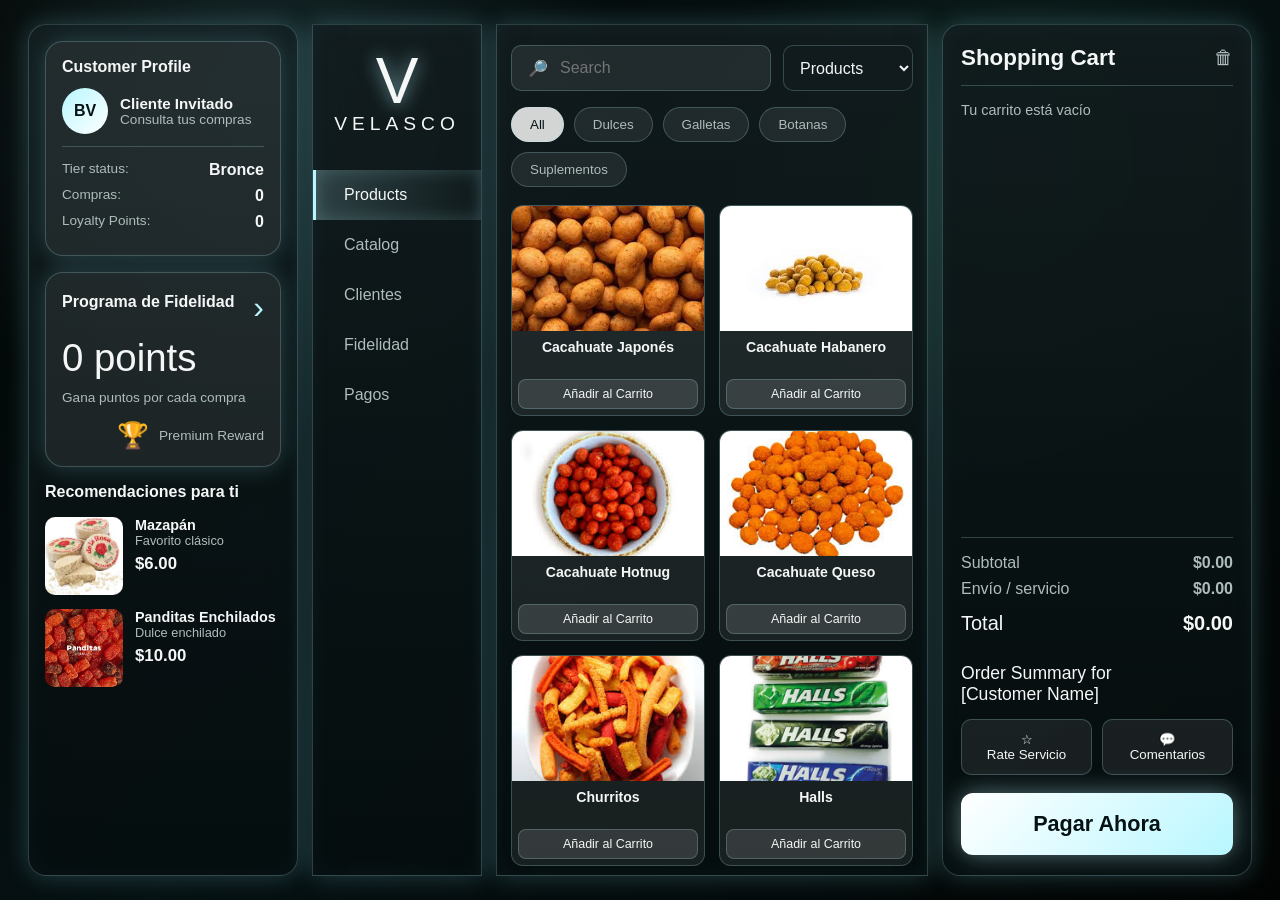
==== commit b439a1ed: "feat: hacer funcionales botones del dashboard web" ====
--- a/web-dulces/index.html
+++ b/web-dulces/index.html
@@ -15,6 +15,7 @@
 
         <div class="card perfil-card">
             <h2>Customer Profile</h2>
+
             <div class="perfil-info">
                 <div class="avatar">BV</div>
                 <div>
@@ -30,7 +31,7 @@
                 </div>
                 <div>
                     <span>Compras:</span>
-                    <strong>0</strong>
+                    <strong id="comprasCliente">0</strong>
                 </div>
                 <div>
                     <span>Loyalty Points:</span>
@@ -42,10 +43,12 @@
         <div class="card fidelidad-card">
             <div class="fidelidad-header">
                 <h2>Programa de Fidelidad</h2>
-                <span>›</span>
-            </div>
+                <span onclick="abrirModal('fidelidad')">›</span>
+            </div>
+
             <h1 id="pointsView">0 points</h1>
             <p>Gana puntos por cada compra</p>
+
             <div class="recompensa">
                 <span>🏆</span>
                 <p>Premium Reward</p>
@@ -84,11 +87,11 @@
         </div>
 
         <ul>
-            <li class="activo">Products</li>
-            <li>Catalog</li>
-            <li>Clientes</li>
-            <li>Fidelidad</li>
-            <li>Pagos</li>
+            <li class="activo" onclick="navegarSeccion(this, 'productos')">Products</li>
+            <li onclick="navegarSeccion(this, 'catalogo')">Catalog</li>
+            <li onclick="abrirModal('clientes')">Clientes</li>
+            <li onclick="abrirModal('fidelidad')">Fidelidad</li>
+            <li onclick="abrirModal('pagos')">Pagos</li>
         </ul>
     </nav>
 
@@ -132,6 +135,18 @@
                 <button onclick="agregarCarrito('Cacahuate Habanero', 15)">Añadir al Carrito</button>
             </article>
 
+            <article class="producto" data-name="Cacahuate Hotnug" data-category="botanas" data-price="15">
+                <img src="img/dulces/cacahuate-hotnug.jpg" alt="Cacahuate Hotnug">
+                <h3>Cacahuate Hotnug</h3>
+                <button onclick="agregarCarrito('Cacahuate Hotnug', 15)">Añadir al Carrito</button>
+            </article>
+
+            <article class="producto" data-name="Cacahuate Queso" data-category="botanas" data-price="15">
+                <img src="img/dulces/cacahuate-queso.jpg" alt="Cacahuate Queso">
+                <h3>Cacahuate Queso</h3>
+                <button onclick="agregarCarrito('Cacahuate Queso', 15)">Añadir al Carrito</button>
+            </article>
+
             <article class="producto" data-name="Churritos" data-category="botanas" data-price="12">
                 <img src="img/dulces/churritos.jpg" alt="Churritos">
                 <h3>Churritos</h3>
@@ -244,7 +259,7 @@
                 <strong id="subtotal">$0.00</strong>
             </div>
             <div>
-                <span>Shopping Cart</span>
+                <span>Envío / servicio</span>
                 <strong>$0.00</strong>
             </div>
             <div class="total">
@@ -257,8 +272,8 @@
             <h3>Order Summary for<br>[Customer Name]</h3>
 
             <div class="acciones">
-                <button>☆<br>Rate Servicio</button>
-                <button>💬<br>Comentarios</button>
+                <button onclick="abrirModal('calificacion')">☆<br>Rate Servicio</button>
+                <button onclick="abrirModal('comentarios')">💬<br>Comentarios</button>
             </div>
 
             <button class="btn-pagar" onclick="enviarWhatsApp()">Pagar Ahora</button>
@@ -266,6 +281,14 @@
 
     </aside>
 
+</div>
+
+<!-- MODAL GENERAL -->
+<div class="modal" id="modal">
+    <div class="modal-contenido">
+        <button class="cerrar-modal" onclick="cerrarModal()">×</button>
+        <div id="modalBody"></div>
+    </div>
 </div>
 
 <script src="js/app.js"></script>
--- a/web-dulces/css/estilos.css
+++ b/web-dulces/css/estilos.css
@@ -501,4 +501,137 @@
     .grid-productos {
         grid-template-columns: repeat(auto-fill, minmax(135px, 1fr));
     }
+}
+
+/* ==============================
+   MODAL FUNCIONAL
+   ============================== */
+
+.modal {
+    position: fixed;
+    inset: 0;
+    background: rgba(0, 0, 0, 0.68);
+    backdrop-filter: blur(10px);
+    display: none;
+    align-items: center;
+    justify-content: center;
+    z-index: 999;
+    padding: 20px;
+}
+
+.modal.activo {
+    display: flex;
+}
+
+.modal-contenido {
+    width: min(520px, 95%);
+    background: linear-gradient(180deg, rgba(18, 28, 30, 0.98), rgba(5, 13, 14, 0.98));
+    border: 1px solid var(--border-glow);
+    border-radius: 18px;
+    box-shadow: 0 0 35px rgba(184, 247, 255, 0.35);
+    padding: 24px;
+    position: relative;
+}
+
+.cerrar-modal {
+    position: absolute;
+    top: 12px;
+    right: 14px;
+    background: transparent;
+    border: none;
+    color: var(--text-main);
+    font-size: 2rem;
+    cursor: pointer;
+}
+
+.modal-contenido h2 {
+    margin-bottom: 14px;
+    color: var(--accent);
+}
+
+.modal-contenido p {
+    color: var(--text-muted);
+    margin-bottom: 12px;
+}
+
+.modal-form {
+    display: grid;
+    gap: 12px;
+    margin-top: 18px;
+}
+
+.modal-form input,
+.modal-form textarea,
+.modal-form select {
+    width: 100%;
+    background: rgba(255, 255, 255, 0.08);
+    border: 1px solid var(--border-soft);
+    border-radius: 10px;
+    padding: 12px;
+    color: var(--text-main);
+    outline: none;
+}
+
+.modal-form select option {
+    background: #071113;
+    color: #ffffff;
+}
+
+.modal-form textarea {
+    min-height: 100px;
+    resize: vertical;
+}
+
+.modal-form button,
+.modal-btn {
+    background: linear-gradient(135deg, #ffffff, #b8f7ff);
+    color: #061113;
+    border: none;
+    border-radius: 10px;
+    padding: 12px;
+    font-weight: 900;
+    cursor: pointer;
+}
+
+.modal-form button:hover,
+.modal-btn:hover {
+    transform: scale(1.02);
+}
+
+.estrellas {
+    display: flex;
+    gap: 8px;
+    font-size: 2rem;
+    margin: 14px 0;
+}
+
+.estrellas span {
+    cursor: pointer;
+    color: var(--text-muted);
+    transition: 0.2s ease;
+}
+
+.estrellas span:hover,
+.estrellas span.activa {
+    color: #ffd166;
+    text-shadow: 0 0 12px rgba(255, 209, 102, 0.8);
+}
+
+.resultado-cliente {
+    margin-top: 15px;
+    padding: 14px;
+    border-radius: 12px;
+    background: rgba(184, 247, 255, 0.08);
+    border: 1px solid var(--border-soft);
+}
+
+.resultado-cliente div {
+    display: flex;
+    justify-content: space-between;
+    margin: 8px 0;
+    color: var(--text-muted);
+}
+
+.resultado-cliente strong {
+    color: var(--text-main);
 }
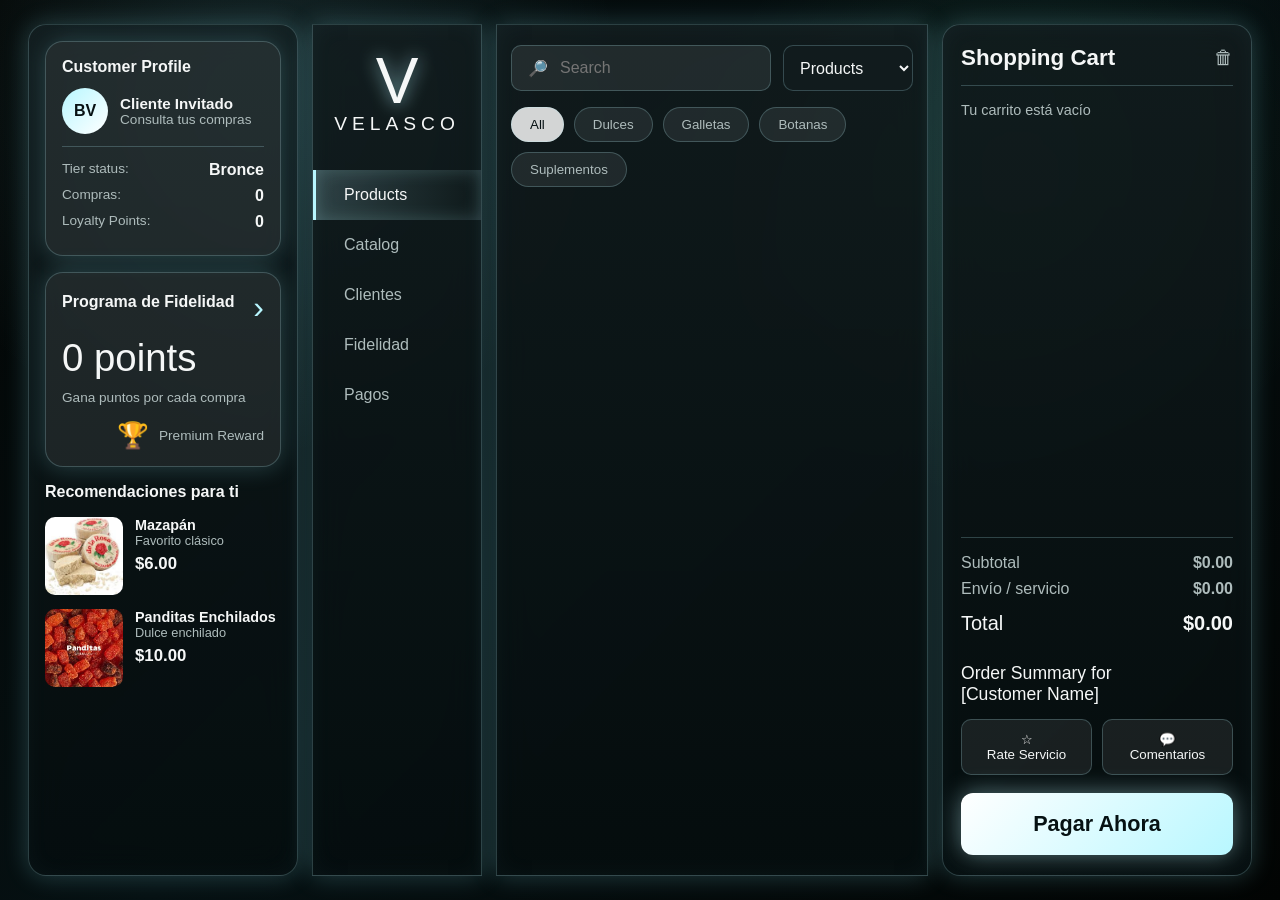
==== commit 53cc4843: "refactor: preparar index para catalogo dinamico" ====
--- a/web-dulces/index.html
+++ b/web-dulces/index.html
@@ -8,6 +8,18 @@
 </head>
 <body>
 
+<!-- HEADER MÓVIL -->
+<header class="mobile-header">
+    <div>
+        <strong>Velasco Dulces</strong>
+        <span>Catálogo rápido</span>
+    </div>
+
+    <button onclick="abrirCarritoMobile()">
+        🛒 <span id="cartCountMobile">0</span>
+    </button>
+</header>
+
 <div class="app-layout">
 
     <!-- PANEL IZQUIERDO -->
@@ -68,7 +80,7 @@
             </div>
 
             <div class="mini-producto">
-                <img src="img/dulces/panditas-enchilados.jpg" alt="Panditas">
+                <img src="img/dulces/panditas-enchilados.jpg" alt="Panditas Enchilados">
                 <div>
                     <h3>Panditas Enchilados</h3>
                     <p>Dulce enchilado</p>
@@ -122,131 +134,21 @@
         </div>
 
         <section class="grid-productos" id="productGrid">
-
-            <article class="producto" data-name="Cacahuate Japonés" data-category="botanas" data-price="15">
-                <img src="img/dulces/cacahuate-japones.jpg" alt="Cacahuate Japonés">
-                <h3>Cacahuate Japonés</h3>
-                <button onclick="agregarCarrito('Cacahuate Japonés', 15)">Añadir al Carrito</button>
-            </article>
-
-            <article class="producto" data-name="Cacahuate Habanero" data-category="botanas" data-price="15">
-                <img src="img/dulces/cacahuate-habanero.jpg" alt="Cacahuate Habanero">
-                <h3>Cacahuate Habanero</h3>
-                <button onclick="agregarCarrito('Cacahuate Habanero', 15)">Añadir al Carrito</button>
-            </article>
-
-            <article class="producto" data-name="Cacahuate Hotnug" data-category="botanas" data-price="15">
-                <img src="img/dulces/cacahuate-hotnug.jpg" alt="Cacahuate Hotnug">
-                <h3>Cacahuate Hotnug</h3>
-                <button onclick="agregarCarrito('Cacahuate Hotnug', 15)">Añadir al Carrito</button>
-            </article>
-
-            <article class="producto" data-name="Cacahuate Queso" data-category="botanas" data-price="15">
-                <img src="img/dulces/cacahuate-queso.jpg" alt="Cacahuate Queso">
-                <h3>Cacahuate Queso</h3>
-                <button onclick="agregarCarrito('Cacahuate Queso', 15)">Añadir al Carrito</button>
-            </article>
-
-            <article class="producto" data-name="Churritos" data-category="botanas" data-price="12">
-                <img src="img/dulces/churritos.jpg" alt="Churritos">
-                <h3>Churritos</h3>
-                <button onclick="agregarCarrito('Churritos', 12)">Añadir al Carrito</button>
-            </article>
-
-            <article class="producto" data-name="Halls" data-category="dulces" data-price="15">
-                <img src="img/dulces/halls.jpg" alt="Halls">
-                <h3>Halls</h3>
-                <button onclick="agregarCarrito('Halls', 15)">Añadir al Carrito</button>
-            </article>
-
-            <article class="producto" data-name="Pelón Pelorico" data-category="dulces" data-price="10">
-                <img src="img/dulces/pelon-pelorico.jpg" alt="Pelón Pelorico">
-                <h3>Pelón Pelorico</h3>
-                <button onclick="agregarCarrito('Pelón Pelorico', 10)">Añadir al Carrito</button>
-            </article>
-
-            <article class="producto" data-name="Mazapán" data-category="dulces" data-price="6">
-                <img src="img/dulces/mazapan.jpg" alt="Mazapán">
-                <h3>Mazapán</h3>
-                <button onclick="agregarCarrito('Mazapán', 6)">Añadir al Carrito</button>
-            </article>
-
-            <article class="producto" data-name="Chicles" data-category="dulces" data-price="2">
-                <img src="img/dulces/chicles.jpg" alt="Chicles">
-                <h3>Chicles</h3>
-                <button onclick="agregarCarrito('Chicles', 2)">Añadir al Carrito</button>
-            </article>
-
-            <article class="producto" data-name="Panditas Enchilados" data-category="dulces" data-price="10">
-                <img src="img/dulces/panditas-enchilados.jpg" alt="Panditas Enchilados">
-                <h3>Panditas Enchilados</h3>
-                <button onclick="agregarCarrito('Panditas Enchilados', 10)">Añadir al Carrito</button>
-            </article>
-
-            <article class="producto" data-name="Gusanitos" data-category="dulces" data-price="10">
-                <img src="img/dulces/gusanitos.jpg" alt="Gusanitos">
-                <h3>Gusanitos</h3>
-                <button onclick="agregarCarrito('Gusanitos', 10)">Añadir al Carrito</button>
-            </article>
-
-            <article class="producto" data-name="Paleta Bombachile" data-category="dulces" data-price="5">
-                <img src="img/dulces/bombachile.jpg" alt="Paleta Bombachile">
-                <h3>Paleta Bombachile</h3>
-                <button onclick="agregarCarrito('Paleta Bombachile', 5)">Añadir al Carrito</button>
-            </article>
-
-            <article class="producto" data-name="Bombón de Chocolate" data-category="dulces" data-price="15">
-                <img src="img/dulces/bombon.jpg" alt="Bombón de Chocolate">
-                <h3>Bombón de Chocolate</h3>
-                <button onclick="agregarCarrito('Bombón de Chocolate', 15)">Añadir al Carrito</button>
-            </article>
-
-            <article class="producto" data-name="Galletas Maravilla" data-category="galletas" data-price="26">
-                <img src="img/dulces/maravillas.jpg" alt="Galletas Maravilla">
-                <h3>Galletas Maravilla</h3>
-                <button onclick="agregarCarrito('Galletas Maravilla', 26)">Añadir al Carrito</button>
-            </article>
-
-            <article class="producto" data-name="Galletas Florentinas" data-category="galletas" data-price="26">
-                <img src="img/dulces/florentinas.jpg" alt="Galletas Florentinas">
-                <h3>Galletas Florentinas</h3>
-                <button onclick="agregarCarrito('Galletas Florentinas', 26)">Añadir al Carrito</button>
-            </article>
-
-            <article class="producto" data-name="Galletas Emperador" data-category="galletas" data-price="26">
-                <img src="img/dulces/emperador.jpg" alt="Galletas Emperador">
-                <h3>Galletas Emperador</h3>
-                <button onclick="agregarCarrito('Galletas Emperador', 26)">Añadir al Carrito</button>
-            </article>
-
-            <article class="producto" data-name="Galletas Chokis" data-category="galletas" data-price="26">
-                <img src="img/dulces/chokis.jpg" alt="Galletas Chokis">
-                <h3>Galletas Chokis</h3>
-                <button onclick="agregarCarrito('Galletas Chokis', 26)">Añadir al Carrito</button>
-            </article>
-
-            <article class="producto" data-name="Chocomilk" data-category="bebidas" data-price="210">
-                <img src="img/chocomiles/chocomilk.jpg" alt="Chocomilk">
-                <h3>Chocomilk</h3>
-                <button onclick="agregarCarrito('Chocomilk', 210)">Añadir al Carrito</button>
-            </article>
-
-            <article class="producto" data-name="Calcetose" data-category="bebidas" data-price="230">
-                <img src="img/chocomiles/calcetose.jpg" alt="Calcetose">
-                <h3>Calcetose</h3>
-                <button onclick="agregarCarrito('Calcetose', 230)">Añadir al Carrito</button>
-            </article>
-
+            <!-- Los productos se cargan dinámicamente desde js/productos.js -->
         </section>
 
     </main>
 
     <!-- CARRITO DERECHO -->
-    <aside class="carrito-panel">
+    <aside class="carrito-panel" id="carritoPanel">
 
         <div class="carrito-header">
             <h2>Shopping Cart</h2>
-            <button onclick="vaciarCarrito()">🗑</button>
+
+            <div class="carrito-botones">
+                <button onclick="vaciarCarrito()">🗑</button>
+                <button class="cerrar-carrito-mobile" onclick="cerrarCarritoMobile()">×</button>
+            </div>
         </div>
 
         <div id="cartItems" class="cart-items">
@@ -258,10 +160,12 @@
                 <span>Subtotal</span>
                 <strong id="subtotal">$0.00</strong>
             </div>
+
             <div>
                 <span>Envío / servicio</span>
                 <strong>$0.00</strong>
             </div>
+
             <div class="total">
                 <span>Total</span>
                 <strong id="total">$0.00</strong>
@@ -282,6 +186,34 @@
     </aside>
 
 </div>
+
+<!-- MENÚ INFERIOR MÓVIL -->
+<nav class="mobile-nav">
+    <button onclick="navegarMobile('productos')">
+        🏠
+        <span>Inicio</span>
+    </button>
+
+    <button onclick="navegarMobile('catalogo')">
+        🍬
+        <span>Catálogo</span>
+    </button>
+
+    <button onclick="abrirModal('clientes')">
+        👤
+        <span>Cliente</span>
+    </button>
+
+    <button onclick="abrirModal('fidelidad')">
+        ⭐
+        <span>Puntos</span>
+    </button>
+
+    <button onclick="abrirModal('pagos')">
+        💳
+        <span>Pagos</span>
+    </button>
+</nav>
 
 <!-- MODAL GENERAL -->
 <div class="modal" id="modal">
@@ -291,6 +223,8 @@
     </div>
 </div>
 
+<script src="js/productos.js"></script>
 <script src="js/app.js"></script>
+
 </body>
 </html>
--- a/web-dulces/css/estilos.css
+++ b/web-dulces/css/estilos.css
@@ -634,4 +634,235 @@
 
 .resultado-cliente strong {
     color: var(--text-main);
+}
+
+/* ==============================
+   RESPONSIVE MOBILE DASHBOARD
+   ============================== */
+
+.mobile-header,
+.mobile-nav,
+.cerrar-carrito-mobile {
+    display: none;
+}
+
+.carrito-botones {
+    display: flex;
+    align-items: center;
+    gap: 10px;
+}
+
+/* Ajustes para tablet */
+@media (max-width: 1200px) {
+    body {
+        overflow: auto;
+    }
+
+    .app-layout {
+        height: auto;
+        min-height: 100vh;
+        grid-template-columns: 180px 1fr 300px;
+        padding: 18px;
+    }
+
+    .panel-cliente {
+        display: none;
+    }
+
+    .grid-productos {
+        grid-template-columns: repeat(auto-fill, minmax(140px, 1fr));
+    }
+}
+
+/* Ajustes para celular */
+@media (max-width: 900px) {
+    body {
+        overflow-x: hidden;
+        padding-top: 72px;
+        padding-bottom: 78px;
+    }
+
+    .mobile-header {
+        position: fixed;
+        top: 0;
+        left: 0;
+        right: 0;
+        height: 64px;
+        padding: 10px 14px;
+        background: rgba(5, 13, 14, 0.96);
+        border-bottom: 1px solid var(--border-soft);
+        box-shadow: 0 0 22px rgba(184, 247, 255, 0.18);
+        backdrop-filter: blur(14px);
+        display: flex;
+        justify-content: space-between;
+        align-items: center;
+        z-index: 800;
+    }
+
+    .mobile-header strong {
+        display: block;
+        font-size: 1rem;
+        color: var(--text-main);
+    }
+
+    .mobile-header span {
+        display: block;
+        font-size: 0.75rem;
+        color: var(--text-muted);
+    }
+
+    .mobile-header button {
+        border: 1px solid var(--border-soft);
+        background: rgba(255, 255, 255, 0.08);
+        color: var(--text-main);
+        border-radius: 999px;
+        padding: 9px 13px;
+        font-weight: 900;
+        cursor: pointer;
+    }
+
+    .app-layout {
+        display: block;
+        width: 100%;
+        height: auto;
+        padding: 10px;
+    }
+
+    .sidebar,
+    .panel-cliente {
+        display: none;
+    }
+
+    .contenido {
+        min-height: calc(100vh - 150px);
+        border-radius: 18px;
+        padding: 14px;
+        overflow: visible;
+    }
+
+    .topbar {
+        display: grid;
+        grid-template-columns: 1fr;
+        gap: 10px;
+    }
+
+    .topbar select {
+        width: 100%;
+        height: 44px;
+    }
+
+    .chips {
+        overflow-x: auto;
+        flex-wrap: nowrap;
+        padding-bottom: 8px;
+    }
+
+    .chip {
+        white-space: nowrap;
+        flex: 0 0 auto;
+    }
+
+    .grid-productos {
+        grid-template-columns: repeat(2, minmax(0, 1fr));
+        gap: 12px;
+    }
+
+    .producto img {
+        height: 118px;
+    }
+
+    .producto h3 {
+        font-size: 0.82rem;
+        min-height: 42px;
+    }
+
+    .producto button {
+        font-size: 0.72rem;
+        padding: 8px 5px;
+    }
+
+    .carrito-panel {
+        position: fixed;
+        top: 0;
+        right: 0;
+        width: min(92vw, 360px);
+        height: 100vh;
+        z-index: 1000;
+        border-radius: 18px 0 0 18px;
+        transform: translateX(110%);
+        transition: transform 0.28s ease;
+        background: linear-gradient(180deg, rgba(18, 28, 30, 0.98), rgba(5, 13, 14, 0.98));
+    }
+
+    .carrito-panel.carrito-abierto {
+        transform: translateX(0);
+    }
+
+    .cerrar-carrito-mobile {
+        display: inline-block;
+        font-size: 1.8rem;
+    }
+
+    .mobile-nav {
+        position: fixed;
+        left: 10px;
+        right: 10px;
+        bottom: 10px;
+        height: 62px;
+        background: rgba(5, 13, 14, 0.96);
+        border: 1px solid var(--border-soft);
+        border-radius: 18px;
+        box-shadow: 0 0 25px rgba(184, 247, 255, 0.2);
+        backdrop-filter: blur(16px);
+        display: grid;
+        grid-template-columns: repeat(5, 1fr);
+        z-index: 850;
+        overflow: hidden;
+    }
+
+    .mobile-nav button {
+        background: transparent;
+        border: none;
+        color: var(--text-muted);
+        display: grid;
+        place-items: center;
+        font-size: 1rem;
+        cursor: pointer;
+    }
+
+    .mobile-nav button span {
+        font-size: 0.65rem;
+        margin-top: 2px;
+    }
+
+    .mobile-nav button:hover {
+        color: var(--accent);
+        background: rgba(184, 247, 255, 0.08);
+    }
+
+    .modal-contenido {
+        max-height: 86vh;
+        overflow-y: auto;
+    }
+}
+
+/* Celulares pequeños */
+@media (max-width: 420px) {
+    .grid-productos {
+        grid-template-columns: repeat(2, minmax(0, 1fr));
+        gap: 10px;
+    }
+
+    .producto img {
+        height: 105px;
+    }
+
+    .producto h3 {
+        font-size: 0.76rem;
+    }
+
+    .btn-pagar {
+        font-size: 1.1rem;
+        padding: 15px;
+    }
 }
